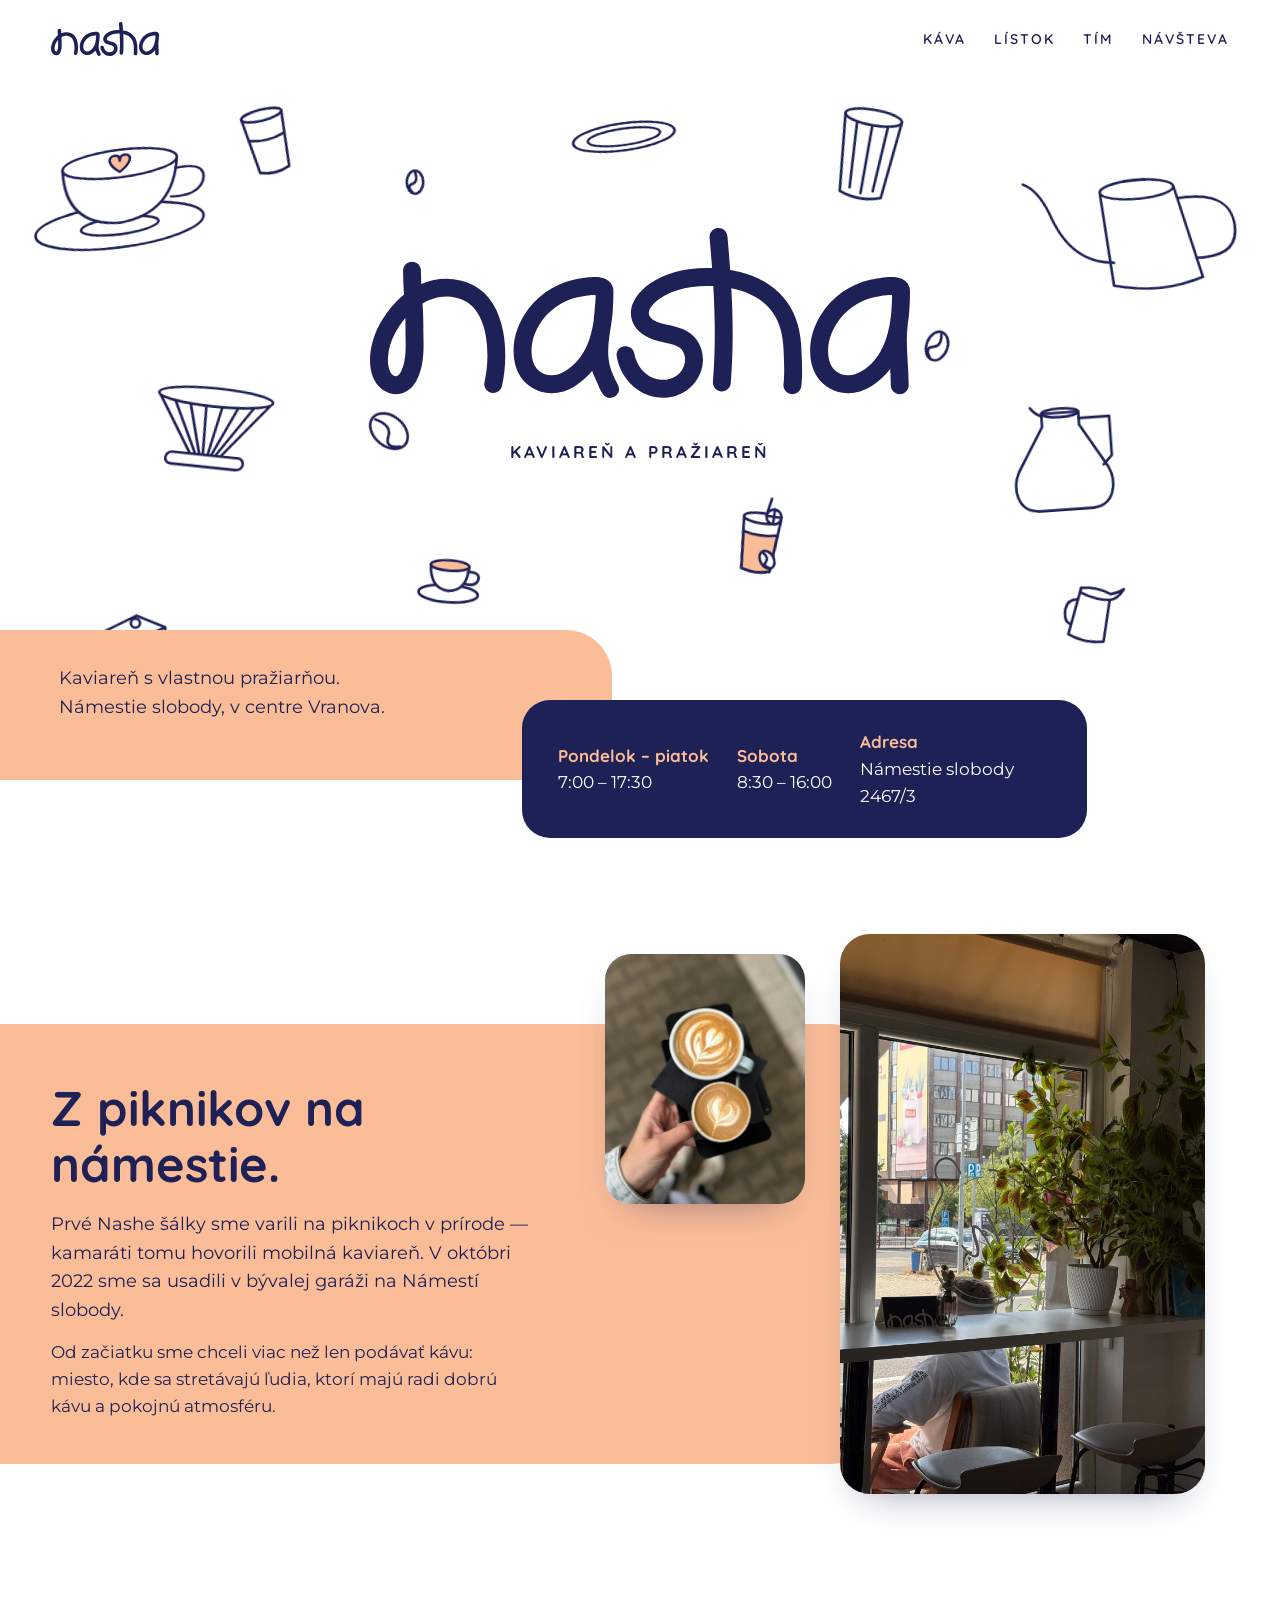
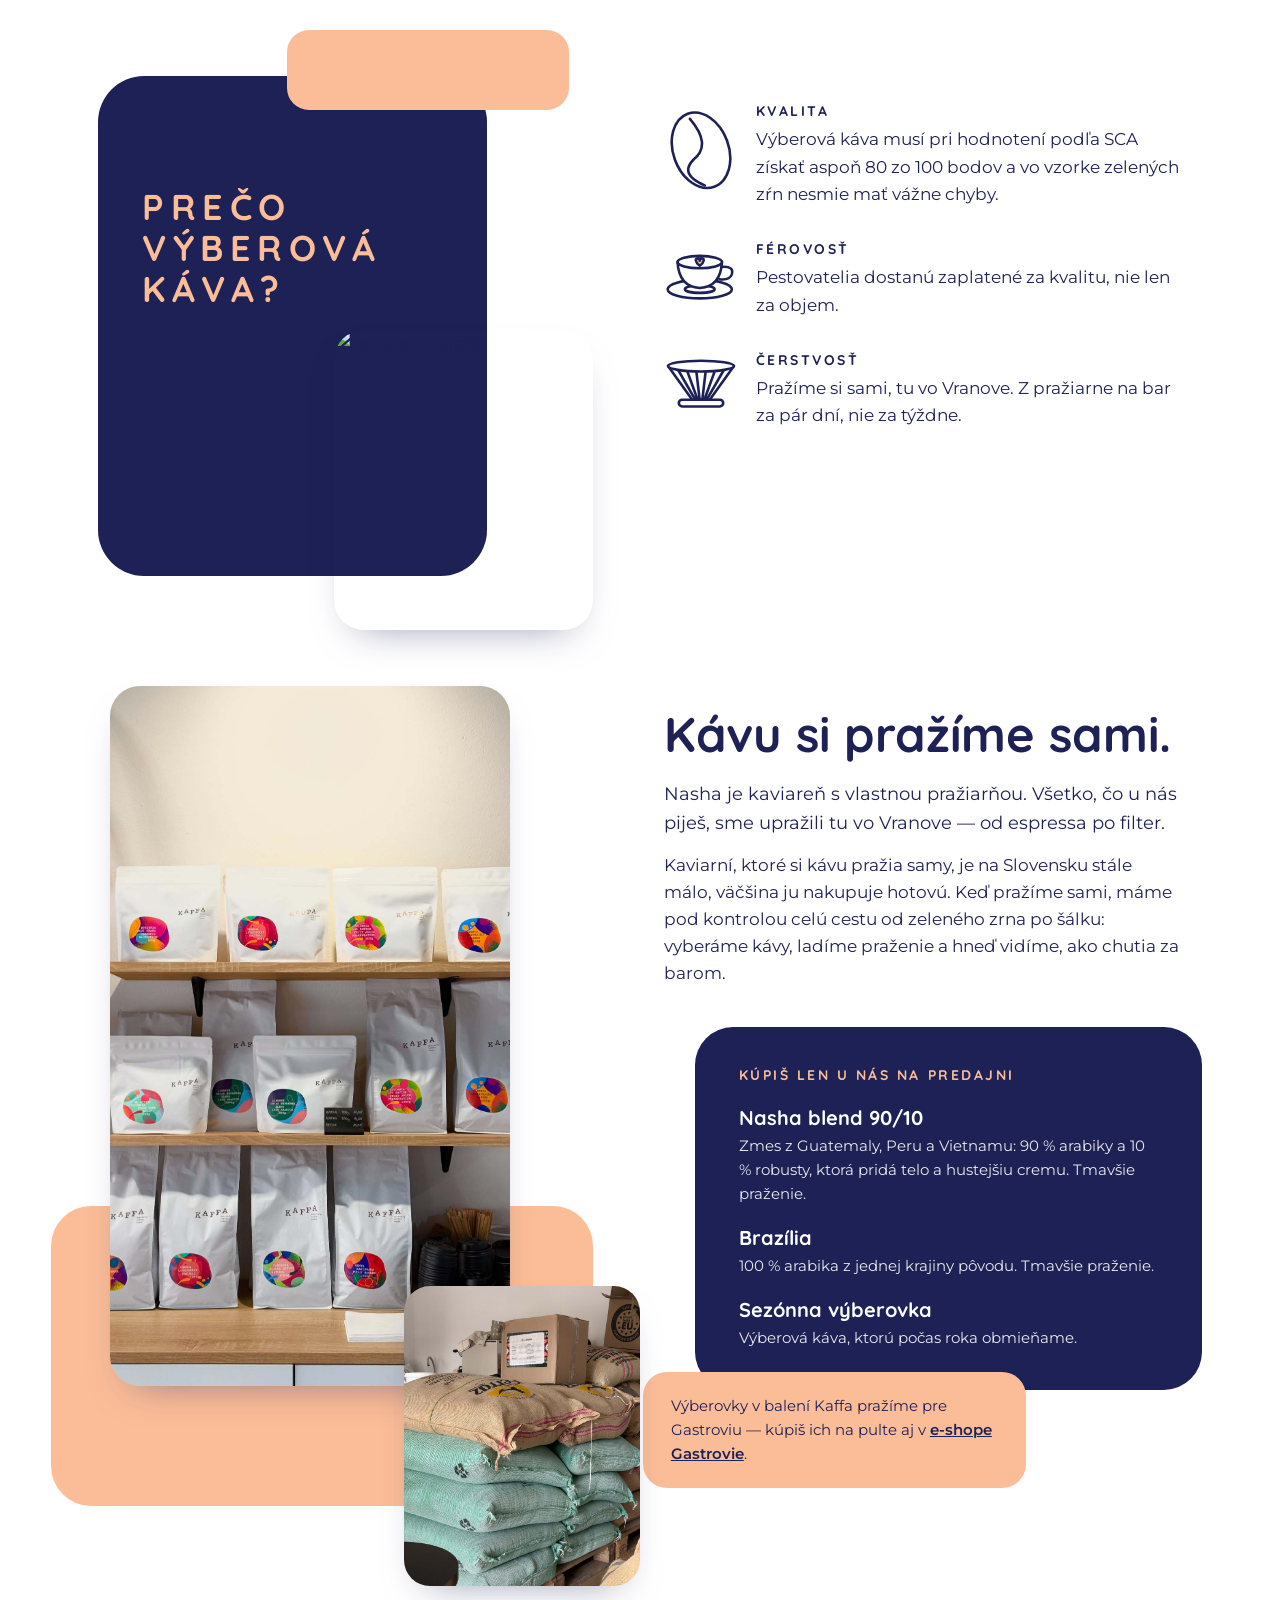
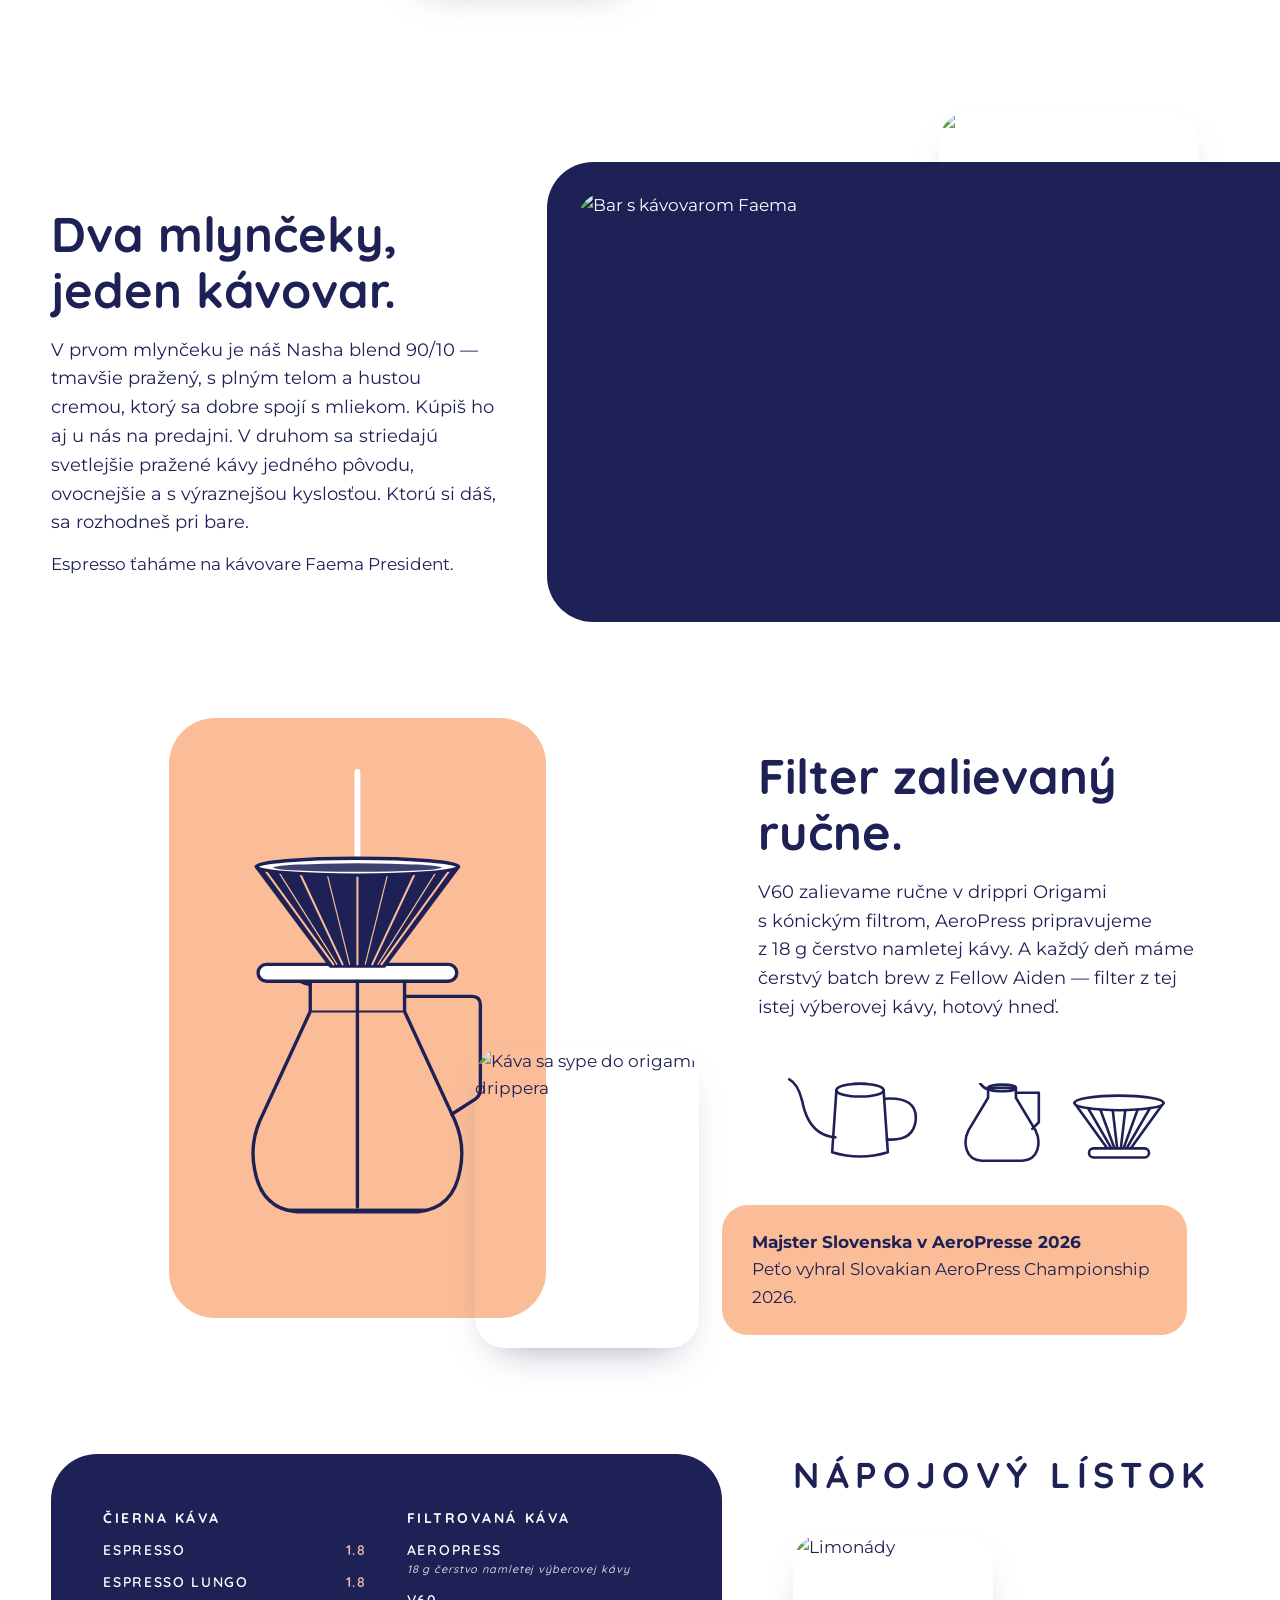
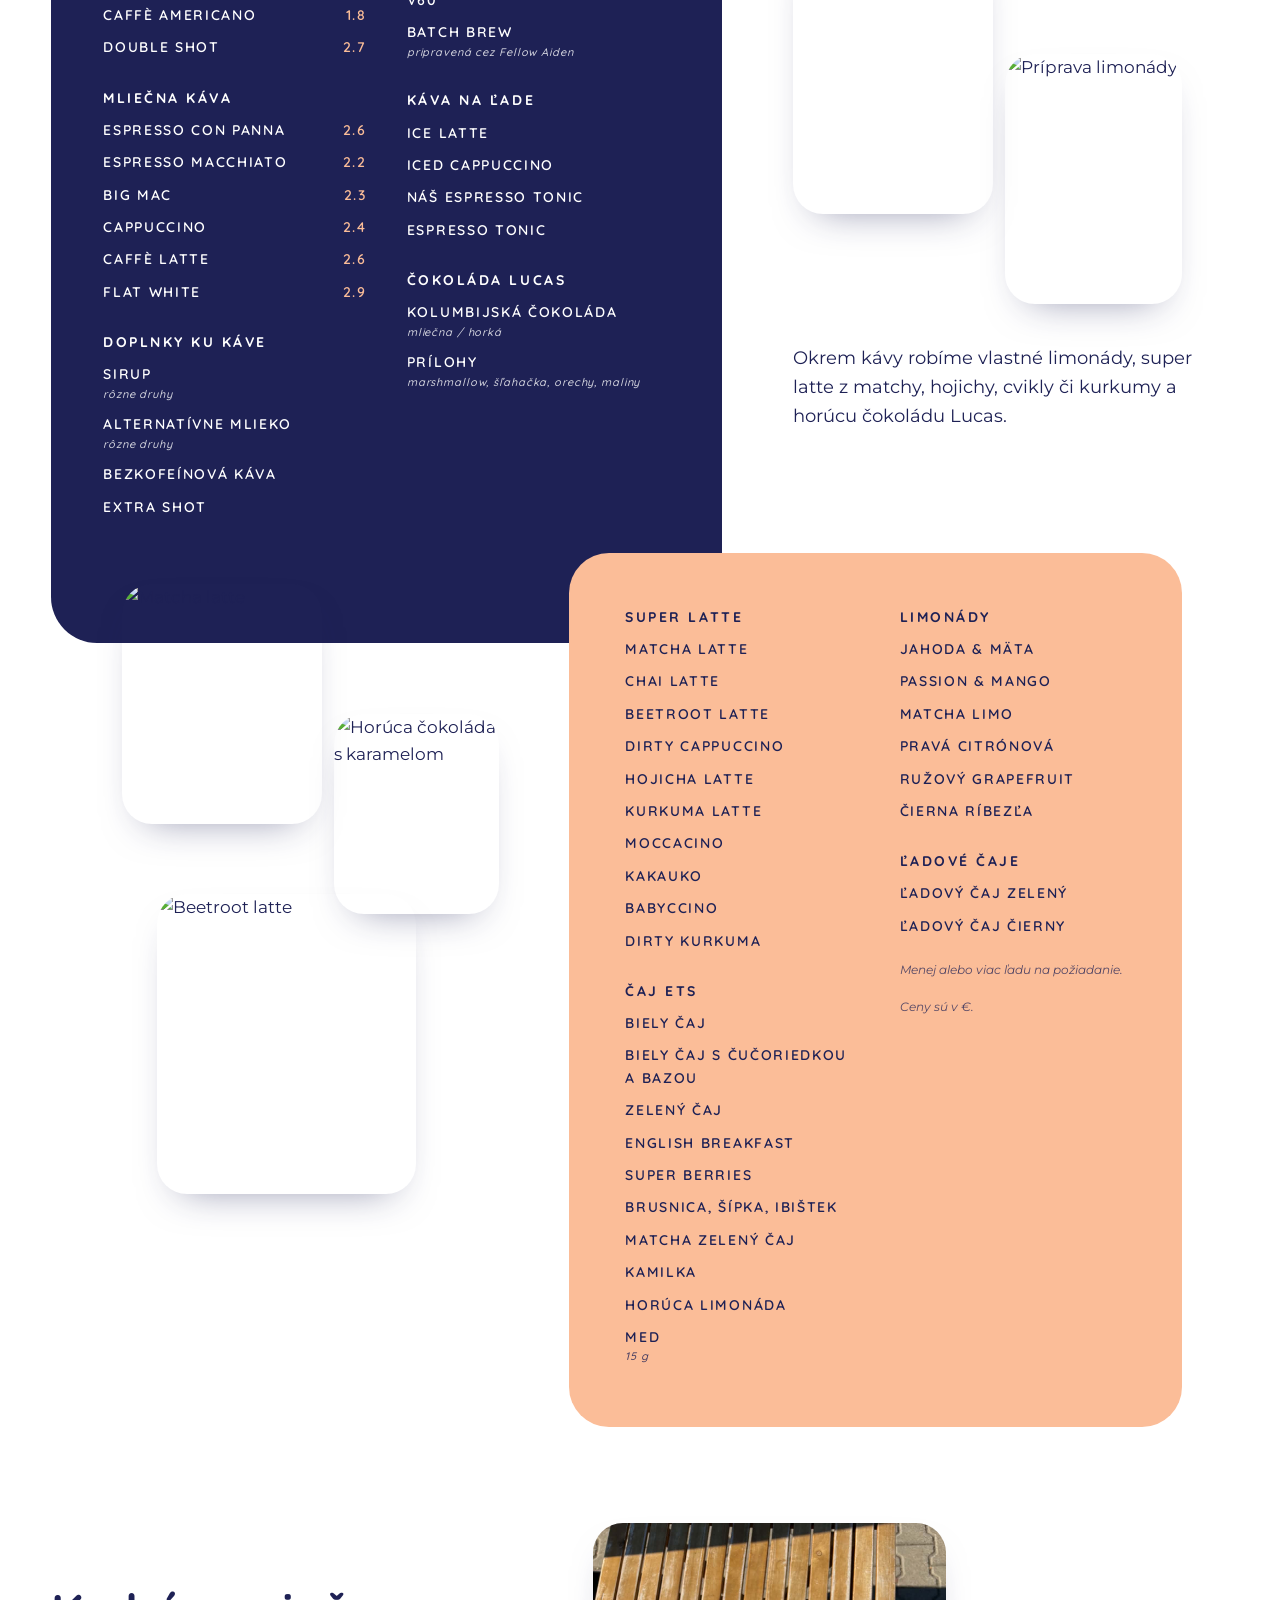
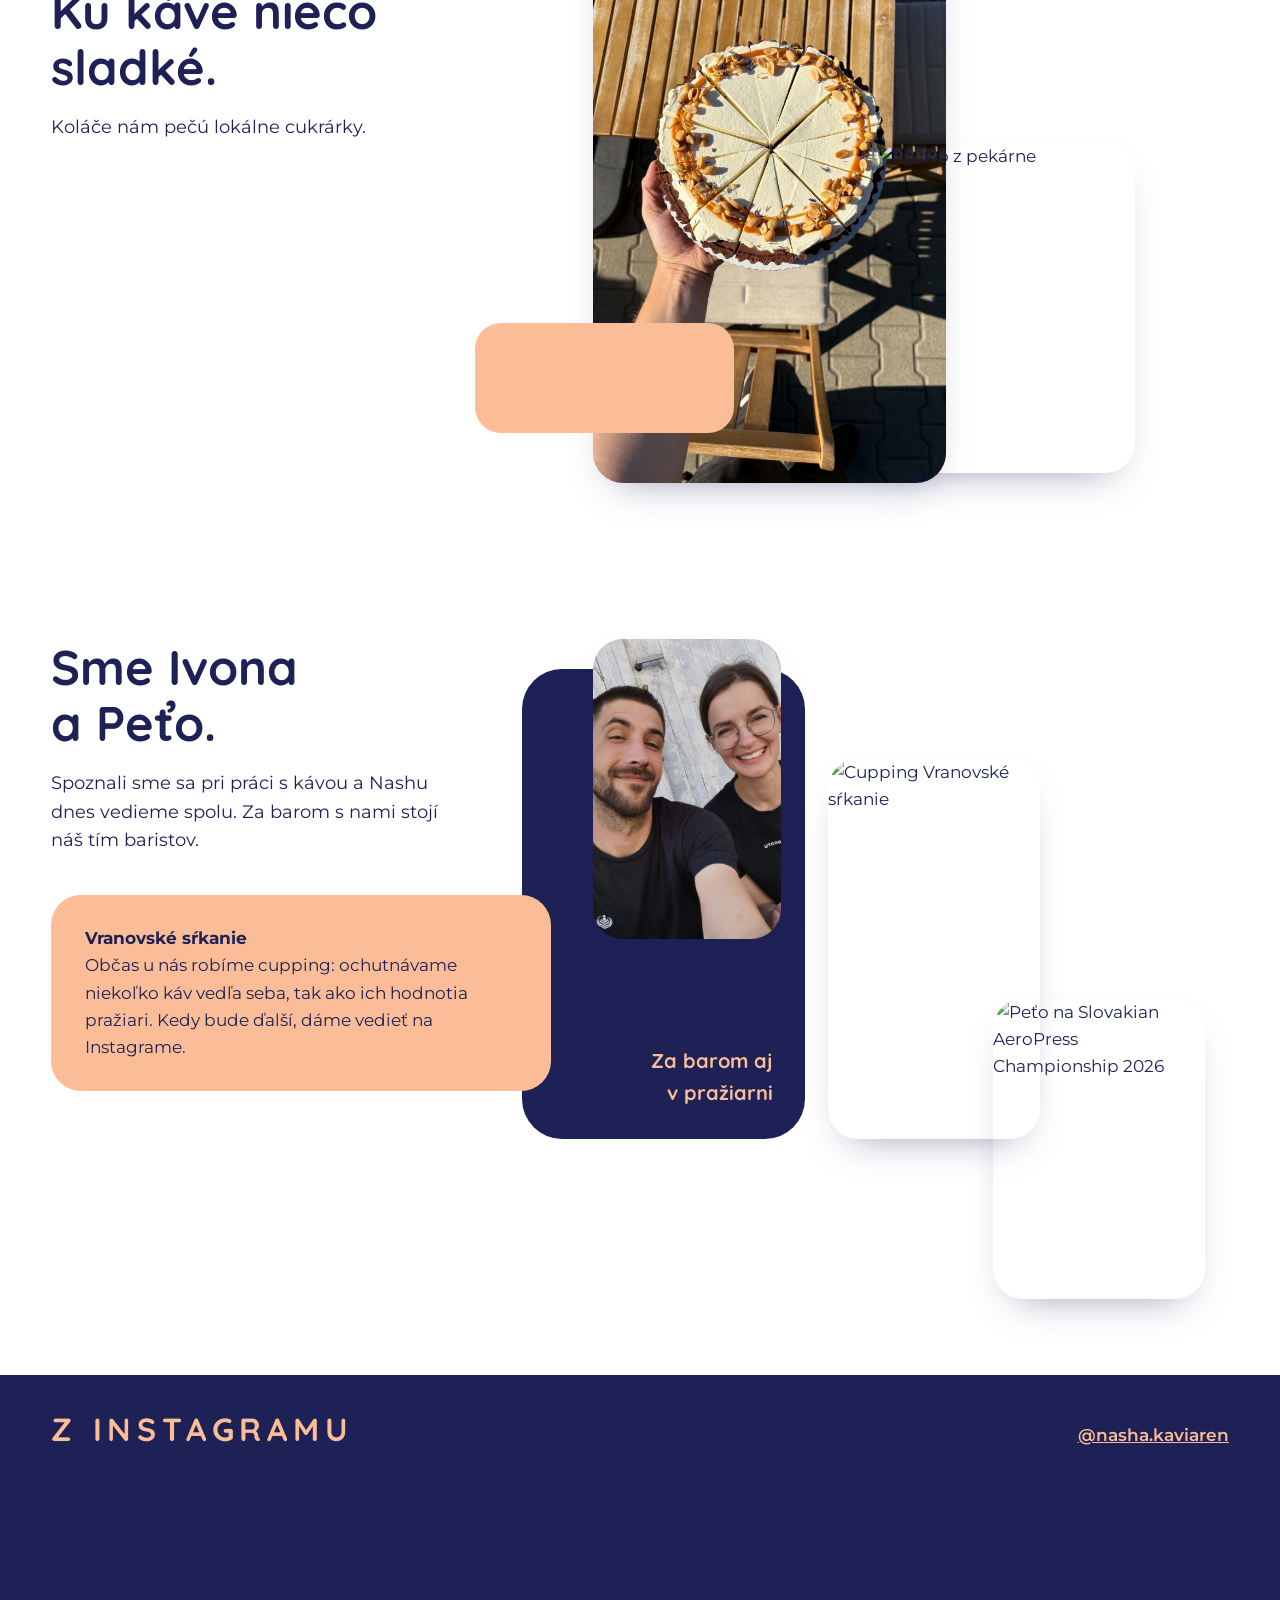
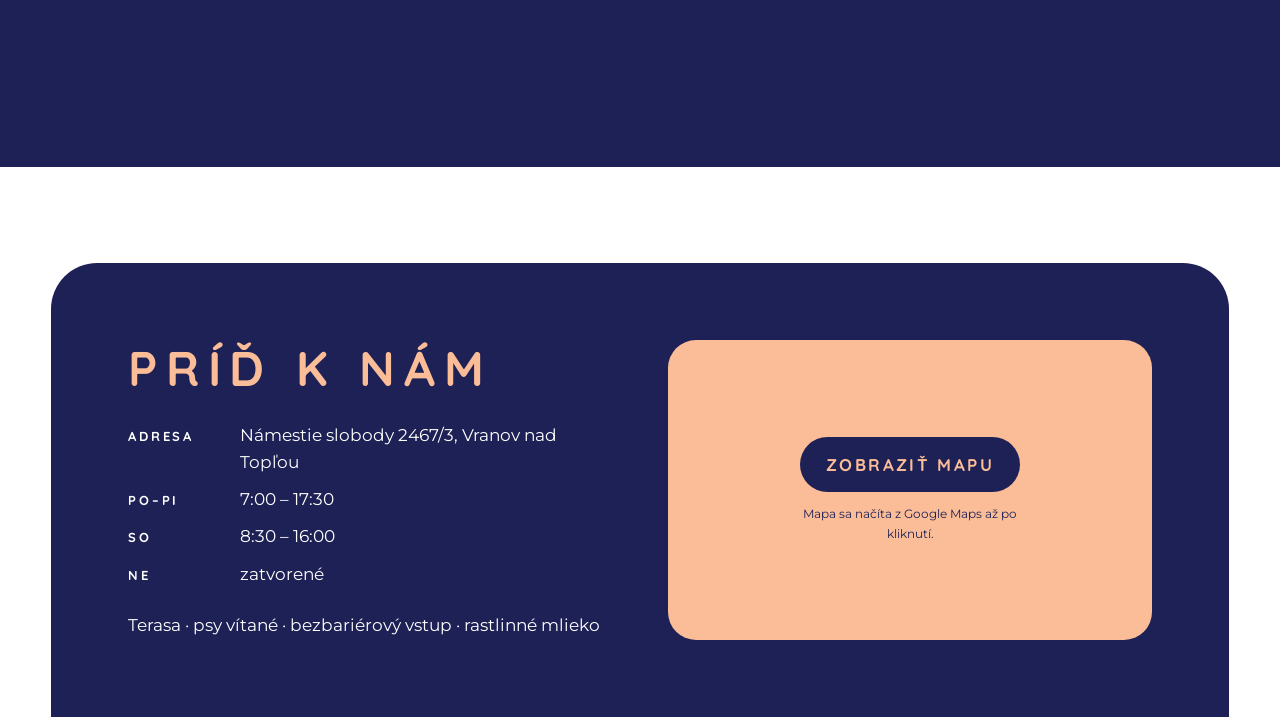
==== docs/mockups/e-final.html @ be06b6c1 "Add Nasha presentation site, image pipeline and checks" ====
<!doctype html>
<html lang="sk">
<head>
<meta charset="utf-8">
<meta name="viewport" content="width=device-width, initial-scale=1">
<title>Nasha — návrh E: Final</title>
<link rel="stylesheet" href="shared.css">
<style>
  /* Direction E (final candidate). Base = D: every section composed differently,
     rectangles overlap in parts and never meet corner to corner. Mixed in:
     B's menu-style line art (hero depth field), C's edge-to-edge bands (espresso
     section, Instagram strip), A's closing block. Photos may stand on, lean out
     of or cross the edge of a rectangle. Negative space is used actively: text
     sits in the gaps the shapes leave, not in leftover white. */
  :root { --r-xl: 46px; --ig: '../../assets/instagram/'; }
  body { overflow-x: hidden; }
  .stage { position: relative; }
  /* in-flow column: the section grows with it; shapes and photos stay absolute */
  .flow { position: relative; z-index: 2; }
  .abs { position: absolute; }
  .pe { background: var(--peach); }
  .nv { background: var(--navy); color: var(--white); }
  section { margin-block: 96px; }
  h2 { font-size: clamp(30px, 3.8vw, 52px); }
  h3.t, .t { font-family: var(--display); font-weight: 700; text-transform: uppercase;
    letter-spacing: 0.18em; font-size: 14px; }
  .ph { overflow: hidden; border-radius: 30px; box-shadow: 0 18px 40px -24px rgba(30,33,85,.55); }
  .ph img { width: 100%; height: 100%; object-fit: cover; }
  .lead { font-size: 18px; max-width: 46ch; }
  p + p { margin-top: 14px; }
  .draft { font-size: 12px; font-style: italic; opacity: .6; margin-top: 10px; }

  /* 1 hero: depth field of line art around a still logo */
  .hero { height: 760px; margin-top: 0; perspective: 900px; }
  .hero [data-art] { position: absolute; color: var(--navy); will-change: transform; }
  .hero [data-art] svg { width: 100%; height: auto; display: block; overflow: visible; }
  .hero .logo { position: absolute; left: 50%; top: 150px; transform: translateX(-50%);
    width: min(540px, 70vw); z-index: 3; }
  .hero .tag { position: absolute; left: 50%; top: 360px; transform: translateX(-50%);
    text-align: center; z-index: 3; white-space: nowrap; }
  .hero .peb { left: calc((100% - 100vw) / 2); bottom: 58px; width: 52%; height: 150px;
    border-radius: 0 var(--r-xl) var(--r-xl) 0; z-index: 2;
    padding: 34px 0 0 calc((100vw - 100%) / 2 + 8px); }
  .hero .peb p { max-width: 30ch; font-size: 18px; }
  .hero .bar { left: 40%; bottom: 0; width: 48%; padding: 28px 36px; border-radius: 28px; z-index: 4;
    display: grid; grid-template-columns: repeat(3, auto); gap: 28px; }
  .hero .bar b { display: block; color: var(--peach); font-family: var(--display); }

  /* 2 story: peach strip from the left edge, window photo crossing its right end,
     a cup photo standing on its top edge */
  .story { min-height: 600px; padding-top: 90px; }
  .story .strip { margin-left: calc((100% - 100vw) / 2); width: calc(70% + (100vw - 100%) / 2); min-height: 440px; padding-bottom: 56px;
    border-radius: 0 var(--r-xl) var(--r-xl) 0; padding: 56px 0 0 calc((100vw - 100%) / 2); }
  .story .strip .txt { width: 58%; }
  .story .win { right: 2%; top: 0; width: 31%; height: 560px; z-index: 2; }
  .story .cup { left: 47%; top: 20px; width: 17%; height: 250px; z-index: 2; border-radius: 26px; }
  .story .cap { left: 47%; top: 300px; width: 19%; font-size: 15px; z-index: 2; }

  /* 3 why: navy tall block, peach tag on its top edge, latte-art photo leaning out */
  .why { min-height: 560px; padding-top: 70px; }
  .why .tall { left: 4%; top: 46px; width: 33%; height: 500px; border-radius: var(--r-xl); padding: 110px 44px 0; }
  .why .tall h2 { color: var(--peach); font-size: clamp(26px, 2.8vw, 38px); }
  .why .tagr { left: 20%; top: 0; width: 24%; height: 80px; border-radius: 22px; z-index: 2; }
  .why .latte { left: 24%; top: 300px; width: 22%; height: 300px; z-index: 3; }
  .why ul { margin-left: 52%; width: 44%; list-style: none; display: grid; gap: 30px; }
  .why li { display: grid; grid-template-columns: 74px 1fr; gap: 18px; align-items: center; }
  .why li [data-art] { width: 74px; color: var(--navy); }
  .why li b { display: block; margin-bottom: 4px; }

  /* 4 roasted in Vranov: shelf photo standing on a peach block, sacks photo behind */
  .roast { min-height: 980px; padding-top: 20px; }
  .roast .base { left: 0; top: 520px; width: 46%; height: 300px; border-radius: 40px; }
  .roast .shelf { left: 5%; top: 0; width: 34%; height: 700px; z-index: 2; }
  .roast .sacks { left: 30%; top: 600px; width: 20%; height: 300px; z-index: 3; border-radius: 26px; }
  .roast .txt { margin-left: 52%; width: 44%; }
  .roast .only { margin: 40px -4% 0 6%; border-radius: 38px; padding: 40px 44px; }
  .roast .only h3 { color: var(--peach); margin-bottom: 18px; }
  .roast .only dl { display: grid; gap: 16px; }
  .roast .only dt { font-family: var(--display); font-weight: 700; font-size: 20px; }
  .roast .only dd { opacity: .9; font-size: 15px; }
  .roast .shop { margin: -18px 30% 0 -4%; border-radius: 24px; padding: 22px 28px; font-size: 15px; position: relative; }
  .roast .shop a { font-weight: 600; }

  /* 5 espresso: C-style band from the right edge, text in the gap on the left */
  .esp { display: grid; grid-template-columns: 38% 1fr; align-items: center; gap: 48px; }
  .esp .band { margin-right: calc((100% - 100vw) / 2); height: 460px; border-radius: var(--r-xl) 0 0 var(--r-xl);
    position: relative; padding: 30px calc((100vw - 100%) / 2 + 30px) 30px 30px; display: grid; grid-template-columns: 1.3fr 1fr; gap: 24px; }
  .esp .band .ph { height: 100%; box-shadow: none; }
  .esp .band .ph.lift { margin-top: -80px; height: calc(100% + 40px); box-shadow: 0 18px 40px -24px rgba(30,33,85,.55); }

  /* 6 filter: animation panel, origami photo crossing its right edge */
  .filter { min-height: 640px; padding-top: 30px; }
  .filter .panel { left: 10%; top: 0; width: 32%; height: 600px; border-radius: var(--r-xl); padding: 20px 20px 70px; }
  .filter .origami { left: 36%; top: 330px; width: 19%; height: 300px; z-index: 2; }
  .filter .txt { margin-left: 60%; width: 38%; }
  .filter .cups2 { margin: 36px 0 0 6%; display: flex; gap: 22px; align-items: end; }
  .filter .cups2 [data-art] { color: var(--navy); }
  .filter .champ { margin: 32px 4% 0 -8%; border-radius: 26px; padding: 24px 30px; }

  /* 7 menu: navy block, peach block dropped and overlapping, photos standing on edges */
  .menu { min-height: 1200px; }
  .menu .title { left: 63%; top: 0; white-space: nowrap; font-size: clamp(26px, 2.8vw, 40px); }
  .menu .one { width: 57%; border-radius: var(--r-xl); padding: 56px 52px 120px; }
  .menu .two { margin: -90px 0 0 44%; width: 52%; border-radius: 40px; padding: 56px 48px 56px 56px; }
  .menu .cols { display: grid; grid-template-columns: 1fr 1fr; gap: 8px 40px; }
  .menu h3 { margin: 26px 0 8px; }
  .menu .cols > div > h3:first-child { margin-top: 0; }
  .menu .one .menu-list span { color: var(--peach); }
  .menu .note2 { font-size: 12px; font-style: italic; opacity: .75; margin-top: 18px; }
  .menu .lemo { left: 63%; top: 80px; width: 17%; height: 280px; z-index: 3; }
  .menu .lemo2 { left: 81%; top: 200px; width: 15%; height: 250px; z-index: 3; }
  .menu .side { left: 63%; top: 490px; width: 34%; }
  .menu .matcha { left: 6%; top: 730px; width: 17%; height: 240px; z-index: 3; }
  .menu .choc { left: 24%; top: 860px; width: 14%; height: 200px; z-index: 3; }
  .menu .beet { left: 9%; top: 1040px; width: 22%; height: 300px; z-index: 3; }

  /* 8 cakes */
  .cakes { min-height: 620px; padding-top: 60px; }
  .cakes .big { left: 46%; top: 0; width: 30%; height: 560px; }
  .cakes .small { left: 70%; top: 220px; width: 22%; height: 330px; z-index: 2; }
  .cakes .pe { left: 36%; top: 400px; width: 22%; height: 110px; border-radius: 26px; z-index: 3; }
  .cakes .txt { width: 40%; }

  /* 9 team */
  .team { min-height: 640px; }
  .team .txt { width: 36%; }
  .team .n1 { left: 40%; top: 30px; width: 24%; height: 470px; border-radius: 40px; padding: 30px 32px; display: flex; align-items: flex-end; justify-content: flex-end; text-align: right; }
  .team .who { max-width: 12ch; }
  .team .p1 { left: 46%; top: 0; width: 16%; height: 300px; z-index: 2; }
  .team .p2 { left: 66%; top: 120px; width: 18%; height: 380px; z-index: 2; }
  .team .p3 { left: 80%; top: 360px; width: 18%; height: 300px; z-index: 3; }
  .team .pe { margin-top: 40px; width: 118%; border-radius: 30px; padding: 30px 34px; z-index: 3; }
  .team .who { color: var(--peach); font-family: var(--display); font-weight: 700; font-size: 20px; }

  /* 10 Instagram strip: C-style band, edge to edge */
  .igs { padding: 36px 0; border-radius: 0; overflow: hidden; }
  .igs .row { display: flex; gap: 16px; width: max-content; animation: drift 60s linear infinite; }
  .igs .row img { height: 260px; width: auto; border-radius: 22px; }
  .igs .head { display: flex; justify-content: space-between; align-items: baseline; width: min(var(--max), 100% - 2 * var(--gutter)); margin: 0 auto 22px; }
  .igs .head a { color: var(--peach); font-weight: 600; }
  @keyframes drift { to { transform: translateX(-50%); } }

  /* 11 visit: closing block from A */
  .visit .block { border-radius: var(--r-xl) var(--r-xl) 0 0; padding: clamp(40px, 6vw, 88px);
    display: grid; grid-template-columns: 1fr 1fr; gap: 56px; }
  .visit h2 { color: var(--peach); }
  .visit dl { display: grid; grid-template-columns: 92px 1fr; gap: 10px 20px; margin-top: 26px; align-items: baseline; }
  .visit .map { position: relative; overflow: hidden; }
  .visit .map iframe { position: absolute; inset: 0; width: 100%; height: 100%; border: 0; }
  .visit .map button { font: inherit; font-family: var(--display); font-weight: 700; letter-spacing: .14em; text-transform: uppercase;
    background: var(--navy); color: var(--peach); border: 0; border-radius: 999px; padding: 14px 26px; cursor: pointer; }
  .visit .map small { display: block; margin: 12px auto 0; font-size: 12px; max-width: 30ch; }
  .visit .map { border-radius: 28px; min-height: 300px; display: grid; place-items: center; color: var(--navy); }

  @media (prefers-reduced-motion: reduce) { .igs .row { animation: none; } }

  /* mobile: stack, keep small overlaps so the shapes still interlock */
  @media (max-width: 900px) {
    section { margin-block: 64px; }
    .stage { min-height: 0 !important; padding-top: 0 !important; }
    .stage .flow { margin-left: 0 !important; margin-right: 0 !important; width: auto !important; }
    .story .strip.flow { margin-left: calc(-1 * var(--gutter)) !important; margin-right: 8% !important; }
    .menu .two.flow { margin: -28px 0 0 6% !important; }
    .roast .only, .roast .shop, .filter .champ, .team .pe { margin-left: 0 !important; margin-right: 0 !important; width: auto !important; }
    .stage { height: auto !important; display: flex; flex-direction: column; }
    .stage > .abs { position: relative; left: auto !important; top: auto !important; right: auto !important;
      bottom: auto !important; width: auto !important; }
    .stage.hero { display: block; height: 720px !important; perspective: none; }
    .hero .m-hide { display: none; }
    .hero [data-art] { transform: none !important; scale: .5; transform-origin: top left; }
    .hero .logo { top: 170px; width: 82vw; } .hero .tag { top: 290px; white-space: normal; width: 90%; }
    .stage.hero > .abs.peb { position: absolute !important; left: calc(-1 * var(--gutter)) !important; bottom: 190px !important;
      width: 86% !important; height: auto; padding: 24px 24px 40px calc(var(--gutter) + 4px); }
    .stage.hero > .abs.bar { position: absolute !important; left: 8% !important; bottom: 0 !important; width: 92% !important;
      grid-template-columns: 1fr 1fr; padding: 20px; gap: 16px; }
    .hero [data-art][data-art="cake"] { top: 380px !important; }
    .hero [data-art][data-art="pitcher"] { top: 360px !important; left: 82% !important; }
    .story .strip { height: auto; padding: 40px 24px; margin-left: calc(-1 * var(--gutter)); margin-right: 8%; }
    .story .strip .txt { width: auto; }
    .story .win { height: 360px; margin: -36px 0 0 30%; order: 2; }
    .story .cup { height: 220px; margin: -120px 50% 0 0; order: 3; }
    .story .cap { order: 4; margin-top: 16px; }
    .why .tagr { height: 50px; margin: 0 30% -24px 40%; }
    .why .tall { height: auto; padding: 48px 28px 140px; margin-right: 18%; }
    .why .latte { height: 240px; margin: -120px 0 0 48%; }
    .why ul { position: static; margin-top: 32px; }
    .roast .shelf { height: 440px; margin-right: 14%; order: -1; }
    .roast .base { height: 120px; margin: -80px 0 0 20%; }
    .roast .sacks { height: 200px; margin: -100px 46% 0 0; }
    .roast .txt { margin-top: 32px; order: 5; }
    .roast .only { margin: 28px 0 0 6%; padding: 30px 26px; order: 6; }
    .roast .shop { margin: -18px 10% 0 0; order: 7; }
    .esp { grid-template-columns: 1fr; }
    .esp .band { height: 300px; margin-left: 10%; }
    .esp .band .ph.lift { margin-top: -40px; }
    .filter .panel { height: 460px; margin-right: 14%; }
    .filter .origami { height: 240px; margin: -140px 0 0 52%; }
    .filter .txt { margin-top: 28px; } .filter .champ { margin-top: 24px; }
    .menu .title { margin-bottom: 20px; }
    .menu .cols { grid-template-columns: 1fr; }
    .menu .one { padding: 36px 26px; margin-right: 4%; }
    .menu .two { padding: 36px 26px; margin: -28px 0 0 6%; }
    .menu .lemo { height: 220px; margin: -60px 0 0 52%; order: 5; }
    .menu .matcha, .menu .choc, .menu .beet, .menu .lemo2 { display: none; }
    .menu .side { margin-top: 20px; order: 6; }
    .cakes .big { height: 420px; margin-right: 22%; order: 1; }
    .cakes .small { height: 240px; margin: -160px 0 0 50%; order: 2; }
    .cakes .pe { margin: -30px 20% 0 4%; order: 3; }
    .cakes .txt { order: 0; margin-bottom: 24px; }
    .team .n1 { height: 280px; margin-right: 30%; }
    .team .p1 { display: none; }
    .team .p2 { height: 280px; margin: -120px 0 0 44%; }
    .team .p3 { height: 220px; margin: -60px 50% 0 0; }
    .team .pe { margin: 24px 0 0; }
    .igs .row img { height: 180px; }
    .visit .block { grid-template-columns: 1fr; }
  }
</style>
</head>
<body>
<header class="wrap bar">
  <img src="../../assets/brand/nasha-logo-blue.svg" alt="nasha">
  <nav><a href="#kava">Káva</a><a href="#listok">Lístok</a><a href="#tim">Tím</a><a href="#navsteva">Návšteva</a></nav>
</header>

<main class="wrap">
  <!-- 1 hero -->
  <section class="stage hero" data-field>
    <span data-art="latte"    data-depth="1.3" data-rot="-8"  data-tilt="14" style="left:-2%;top:40px;width:190px"></span>
    <span data-art="tumbler"  data-depth="0.5" data-rot="-14" style="left:16%;top:30px;width:56px"></span>
    <span data-art="bean"     data-depth="0.3" data-rot="20"  style="left:30%;top:90px;width:22px"></span>
    <span class="m-hide" data-art="dripper"  data-depth="0.8" data-rot="6"   data-tilt="10" style="left:8%;top:300px;width:130px"></span>
    <span class="m-hide" data-art="bean"     data-depth="1.1" data-rot="-30" style="left:27%;top:330px;width:40px"></span>
    <span class="m-hide" data-art="espresso" data-depth="0.4" data-rot="4"   style="left:31%;top:470px;width:70px"></span>
    <span data-art="fluted"   data-depth="1.0" data-rot="10"  style="left:66%;top:30px;width:78px"></span>
    <span data-art="kettle"   data-depth="1.4" data-rot="-6"  data-tilt="12" style="right:-3%;top:60px;width:240px"></span>
    <span class="m-hide" data-art="bean"     data-depth="0.6" data-rot="40"  style="left:74%;top:250px;width:28px"></span>
    <span class="m-hide" data-art="server"   data-depth="0.7" data-rot="-4"  style="right:9%;top:330px;width:120px"></span>
    <span class="m-hide" data-art="lemonade" data-depth="0.35" data-rot="8"  style="left:58%;top:420px;width:52px"></span>
    <span class="m-hide" data-art="plate"    data-depth="0.9" data-rot="-10" data-tilt="20" style="left:44%;top:40px;width:110px"></span>
    <span data-art="pitcher"  data-depth="0.45" data-rot="12" style="left:86%;top:500px;width:60px"></span>
    <span data-art="cake"     data-depth="0.55" data-rot="-6" style="left:2%;top:520px;width:100px"></span>
    <span class="m-hide" data-art="bean"     data-depth="0.25" data-rot="-10" style="left:60%;top:470px;width:18px"></span>

    <img class="logo" src="../../assets/brand/nasha-logo-blue.svg" alt="nasha">
    <p class="tag caps">Kaviareň a pražiareň</p>
    <div class="abs peb pe"><p>Kaviareň s&nbsp;vlastnou pražiarňou. Námestie slobody, v&nbsp;centre Vranova.</p></div>
    <div class="abs bar nv">
      <div><b>Pondelok – piatok</b>7:00 – 17:30</div>
      <div><b>Sobota</b>8:30 – 16:00</div>
      <div><b>Adresa</b>Námestie slobody 2467/3</div>
    </div>
  </section>

  <!-- 2 story -->
  <section class="stage story">
    <div class="flow strip pe"><div class="txt">
      <h2>Z&nbsp;piknikov na námestie.</h2>
      <p class="lead" style="margin-top:18px">Prvé Nashe šálky sme varili na piknikoch v prírode — kamaráti tomu hovorili mobilná kaviareň. V októbri 2022 sme sa usadili v bývalej garáži na Námestí slobody.</p>
      <p>Od začiatku sme chceli viac než len podávať kávu: miesto, kde sa stretávajú ľudia, ktorí majú radi dobrú kávu a pokojnú atmosféru.</p>
    </div></div>
    <div class="abs ph cup"><img src="../../assets/photos/latte-dvojica.jpg" alt="Dve kávy s latte artom"></div>
    <div class="abs ph win"><img src="../../assets/brand/illustration/d1831ee7-0aa1-44e9-9e05-5295d7d721f6.jfif" alt="Okno kaviarne s rastlinami"></div>
  </section>

  <!-- 3 why -->
  <section class="stage why">
    <div class="abs tagr pe" aria-hidden="true"></div>
    <div class="abs tall nv"><h2 class="caps">Prečo výberová káva?</h2></div>
    <div class="abs ph latte"><img src="../../assets/instagram/03-DObAWNIjJ2h.jpg" alt="Latte art tulipán"></div>
    <ul class="flow">
      <li><span data-art="bean"></span><div><b class="t">Kvalita</b>Výberová káva musí pri hodnotení podľa SCA získať aspoň 80 zo 100 bodov a vo vzorke zelených zŕn nesmie mať vážne chyby.</div></li>
      <li><span data-art="latte"></span><div><b class="t">Férovosť</b>Pestovatelia dostanú zaplatené za kvalitu, nie len za objem.</div></li>
      <li><span data-art="dripper"></span><div><b class="t">Čerstvosť</b>Pražíme si sami, tu vo Vranove. Z pražiarne na bar za pár dní, nie za týždne.</div></li>
    </ul>
  </section>

  <!-- 4 roasted in Vranov -->
  <section class="stage roast" id="kava">
    <div class="abs base pe" aria-hidden="true"></div>
    <div class="abs ph shelf"><img src="../../assets/brand/illustration/ad9c4c7d-6df8-4285-acfc-68d000f8d489.jfif" alt="Police s kávou Kaffa v kaviarni"></div>
    <div class="abs ph sacks"><img src="../../assets/brand/illustration/c0ce1a3e-902f-414f-8a56-771a142967e6.jfif" alt="Vrecia zelenej kávy"></div>
    <div class="flow txt">
      <h2>Kávu si pražíme sami.</h2>
      <p class="lead" style="margin-top:18px">Nasha je kaviareň s&nbsp;vlastnou pražiarňou. Všetko, čo u nás piješ, sme upražili tu vo Vranove — od espressa po filter.</p>
      <p>Kaviarní, ktoré si kávu pražia samy, je na Slovensku stále málo, väčšina ju nakupuje hotovú. Keď pražíme sami, máme pod kontrolou celú cestu od zeleného zrna po šálku: vyberáme kávy, ladíme praženie a hneď vidíme, ako chutia za barom.</p>
    <div class="only nv">
      <h3 class="t">Kúpiš len u nás na predajni</h3>
      <dl>
        <div><dt>Nasha blend 90/10</dt><dd>Zmes z Guatemaly, Peru a Vietnamu: 90 % arabiky a 10 % robusty, ktorá pridá telo a hustejšiu cremu. Tmavšie praženie.</dd></div>
        <div><dt>Brazília</dt><dd>100 % arabika z jednej krajiny pôvodu. Tmavšie praženie.</dd></div>
        <div><dt>Sezónna výberovka</dt><dd>Výberová káva, ktorú počas roka obmieňame.</dd></div>
      </dl>
    </div>
    <div class="shop pe">Výberovky v balení Kaffa pražíme pre Gastroviu — kúpiš ich na pulte aj v <a href="https://gastrovia.store/kategoria/kava/kaffa/">e-shope Gastrovie</a>.</div>
    </div>
  </section>

  <!-- 5 espresso, C-style band -->
  <section class="esp">
    <div>
      <h2>Dva mlynčeky, jeden kávovar.</h2>
      <p class="lead" style="margin-top:18px">V prvom mlynčeku je náš Nasha blend 90/10 — tmavšie pražený, s plným telom a hustou cremou, ktorý sa dobre spojí s mliekom. Kúpiš ho aj u nás na predajni. V druhom sa striedajú svetlejšie pražené kávy jedného pôvodu, ovocnejšie a s výraznejšou kyslosťou. Ktorú si dáš, sa rozhodneš pri bare.</p>
      <p>Espresso ťaháme na kávovare Faema President.</p>
    </div>
    <div class="band nv">
      <div class="ph"><img src="../../assets/instagram/04-DMAacgosCMS.jpg" alt="Bar s kávovarom Faema" style="object-position:30% 30%"></div>
      <div class="ph lift"><img src="../../assets/instagram/20-CoJ7cQTIo_a.jpg" alt="Kávovar Faema President zblízka"></div>
    </div>
  </section>

  <!-- 6 filter -->
  <section class="stage filter">
    <div class="abs panel decanter" data-logo="../../assets/brand/nasha-logo.svg"></div>
    <div class="abs ph origami"><img src="../../assets/instagram/31-Ci9RJTyNF1w.jpg" alt="Káva sa sype do origami drippera"></div>
    <div class="flow txt">
      <h2>Filter zalievaný ručne.</h2>
      <p class="lead" style="margin-top:18px">V60 zalievame ručne v&nbsp;drippri Origami s&nbsp;kónickým filtrom, AeroPress pripravujeme z&nbsp;18&nbsp;g čerstvo namletej kávy. A každý deň máme čerstvý batch brew z&nbsp;Fellow Aiden — filter z&nbsp;tej istej výberovej kávy, hotový hneď.</p>
    <div class="cups2" aria-hidden="true"><span data-art="kettle" style="width:150px"></span><span data-art="server" style="width:90px"></span><span data-art="dripper" style="width:100px"></span></div>
    <div class="champ pe">
      <b>Majster Slovenska v AeroPresse 2026</b>
      <p>Peťo vyhral Slovakian AeroPress Championship 2026.</p>
    </div>
    </div>
  </section>

  <!-- 7 menu -->
  <section class="stage menu" id="listok">
    <h2 class="caps abs title">Nápojový lístok</h2>
    <div class="abs ph lemo"><img src="../../assets/instagram/11-CwRpuGDIQ1b.jpg" alt="Limonády"></div>
    <div class="abs ph lemo2"><img src="../../assets/instagram/12-CwM7_6jocLg.jpg" alt="Príprava limonády"></div>
    <p class="abs side lead">Okrem kávy robíme vlastné limonády, super latte z matchy, hojichy, cvikly či kurkumy a horúcu čokoládu Lucas.</p>
    <div class="flow one nv"><div class="cols">
      <div>
        <h3 class="t">Čierna káva</h3><ul class="menu-list">
          <li>Espresso<span>1.8</span></li><li>Espresso lungo<span>1.8</span></li>
          <li>Caffè americano<span>1.8</span></li><li>Double shot<span>2.7</span></li></ul>
        <h3 class="t">Mliečna káva</h3><ul class="menu-list">
          <li>Espresso con panna<span>2.6</span></li><li>Espresso macchiato<span>2.2</span></li>
          <li>Big mac<span>2.3</span></li><li>Cappuccino<span>2.4</span></li>
          <li>Caffè latte<span>2.6</span></li><li>Flat white<span>2.9</span></li></ul>
        <h3 class="t">Doplnky ku káve</h3><ul class="menu-list">
          <li><div>Sirup<small>rôzne druhy</small></div></li>
          <li><div>Alternatívne mlieko<small>rôzne druhy</small></div></li>
          <li>Bezkofeínová káva</li><li>Extra shot</li></ul>
      </div>
      <div>
        <h3 class="t">Filtrovaná káva</h3><ul class="menu-list">
          <li><div>AeroPress<small>18 g čerstvo namletej výberovej kávy</small></div></li>
          <li>V60</li>
          <li><div>Batch brew<small>pripravená cez Fellow Aiden</small></div></li></ul>
        <h3 class="t">Káva na ľade</h3><ul class="menu-list">
          <li>Ice latte</li><li>Iced cappuccino</li>
          <li>Náš espresso tonic</li><li>Espresso tonic</li></ul>
        <h3 class="t">Čokoláda Lucas</h3><ul class="menu-list">
          <li><div>Kolumbijská čokoláda<small>mliečna / horká</small></div></li>
          <li><div>Prílohy<small>marshmallow, šľahačka, orechy, maliny</small></div></li></ul>
      </div>
    </div></div>
    <div class="flow two pe"><div class="cols">
      <div>
        <h3 class="t">Super latte</h3><ul class="menu-list">
          <li>Matcha latte</li><li>Chai latte</li>
          <li>Beetroot latte</li><li>Dirty cappuccino</li>
          <li>Hojicha latte</li><li>Kurkuma latte</li>
          <li>Moccacino</li><li>Kakauko</li>
          <li>Babyccino</li><li>Dirty kurkuma</li></ul>
        <h3 class="t">Čaj ETS</h3><ul class="menu-list">
          <li>Biely čaj</li><li>Biely čaj s čučoriedkou a bazou</li>
          <li>Zelený čaj</li><li>English breakfast</li>
          <li>Super berries</li><li>Brusnica, šípka, ibištek</li>
          <li>Matcha zelený čaj</li><li>Kamilka</li>
          <li>Horúca limonáda</li><li><div>Med<small>15 g</small></div></li></ul>
      </div>
      <div>
        <h3 class="t">Limonády</h3><ul class="menu-list">
          <li>Jahoda &amp; mäta</li><li>Passion &amp; mango</li>
          <li>Matcha limo</li><li>Pravá citrónová</li>
          <li>Ružový grapefruit</li><li>Čierna ríbezľa</li></ul>
        <h3 class="t">Ľadové čaje</h3><ul class="menu-list">
          <li>Ľadový čaj zelený</li><li>Ľadový čaj čierny</li></ul>
        <p class="note2">Menej alebo viac ľadu na požiadanie.</p>
        <p class="note2">Ceny sú v €.</p>
      </div>
    </div></div>
    <div class="abs ph matcha"><img src="../../assets/instagram/30-Cjzd2LPI5je.jpg" alt="Matcha latte"></div>
    <div class="abs ph beet"><img src="../../assets/instagram/29-Cj5XUPSopsS.jpg" alt="Beetroot latte"></div>
    <div class="abs ph choc"><img src="../../assets/instagram/02-DPZRYrwDC6p.jpg" alt="Horúca čokoláda s karamelom"></div>
  </section>

  <!-- 8 cakes -->
  <section class="stage cakes">
    <div class="flow txt">
      <h2>Ku káve niečo sladké.</h2>
      <p class="lead" style="margin-top:18px">Koláče nám pečú lokálne cukrárky.</p>
    </div>
    <div class="abs ph big"><img src="../../assets/brand/illustration/6f98a6dd-9f14-457d-aae3-8ce3701df8d5.jfif" alt="Koláč s karamelom a arašidmi"></div>
    <div class="abs ph small"><img src="../../assets/instagram/08-C4cg5y4oDBi.jpg" alt="Pečivo z pekárne"></div>
    <div class="abs pe" aria-hidden="true"></div>
  </section>

  <!-- 9 team -->
  <section class="stage team" id="tim">
    <div class="flow txt">
      <h2>Sme Ivona a&nbsp;Peťo.</h2>
      <p class="lead" style="margin-top:18px">Spoznali sme sa pri práci s kávou a Nashu dnes vedieme spolu. Za barom s nami stojí náš tím baristov.</p>
    <div class="pe">
      <b>Vranovské sŕkanie</b>
      <p>Občas u nás robíme cupping: ochutnávame niekoľko káv vedľa seba, tak ako ich hodnotia pražiari. Kedy bude ďalší, dáme vedieť na Instagrame.</p>
    </div>
    </div>
    <div class="abs n1 nv"><span class="who">Za barom aj v&nbsp;pražiarni</span></div>
    <div class="abs ph p1"><img src="../../assets/photos/ivona-peter.jpg" alt="Ivona a Peťo" style="object-position:40% 30%"></div>
    <div class="abs ph p2"><img src="../../assets/instagram/06-DFFQgU3oZpn.jpg" alt="Cupping Vranovské sŕkanie"></div>
    <div class="abs ph p3"><img src="../../assets/instagram/01-DeD6ZGAKQSu.jpg" alt="Peťo na Slovakian AeroPress Championship 2026" style="object-position:40% 35%"></div>
  </section>
</main>

<!-- 10 Instagram strip -->
<section class="igs nv">
  <div class="head"><h2 class="caps" style="color:var(--peach);font-size:clamp(22px,2.6vw,32px)">Z Instagramu</h2><a href="https://www.instagram.com/nasha.kaviaren/">@nasha.kaviaren</a></div>
  <div class="row">
    <img src="../../assets/instagram/14-CsV0dKPo4s7.jpg" alt=""><img src="../../assets/instagram/29-Cj5XUPSopsS.jpg" alt="">
    <img src="../../assets/instagram/12-CwM7_6jocLg.jpg" alt=""><img src="../../assets/instagram/21-Cnv_1sfoEQZ.jpg" alt="">
    <img src="../../assets/instagram/22-CmERMLZITEG.jpg" alt=""><img src="../../assets/instagram/25-CkXdfcwom6m.jpg" alt="">
    <img src="../../assets/instagram/28-Cj9_nogIMc9.jpg" alt=""><img src="../../assets/instagram/19-Cpeuk2IIiZJ.jpg" alt="">
    <img src="../../assets/instagram/09-C0I4hChIVsS.jpg" alt=""><img src="../../assets/instagram/15-Cq7eh5uImTf.jpg" alt="">
    <img src="../../assets/instagram/27-CkAimBwI3gK.jpg" alt=""><img src="../../assets/instagram/18-CqAyB5jowqE.jpg" alt="">
    <!-- second copy for a seamless loop -->
    <img src="../../assets/instagram/14-CsV0dKPo4s7.jpg" alt=""><img src="../../assets/instagram/29-Cj5XUPSopsS.jpg" alt="">
    <img src="../../assets/instagram/12-CwM7_6jocLg.jpg" alt=""><img src="../../assets/instagram/21-Cnv_1sfoEQZ.jpg" alt="">
    <img src="../../assets/instagram/22-CmERMLZITEG.jpg" alt=""><img src="../../assets/instagram/25-CkXdfcwom6m.jpg" alt="">
    <img src="../../assets/instagram/28-Cj9_nogIMc9.jpg" alt=""><img src="../../assets/instagram/19-Cpeuk2IIiZJ.jpg" alt="">
    <img src="../../assets/instagram/09-C0I4hChIVsS.jpg" alt=""><img src="../../assets/instagram/15-Cq7eh5uImTf.jpg" alt="">
    <img src="../../assets/instagram/27-CkAimBwI3gK.jpg" alt=""><img src="../../assets/instagram/18-CqAyB5jowqE.jpg" alt="">
  </div>
</section>

<!-- 11 visit (closing block from A) -->
<section class="visit" id="navsteva" style="margin-bottom:0">
  <div class="wrap block nv">
    <div>
      <h2 class="caps">Príď k nám</h2>
      <dl>
        <dt class="eyebrow">Adresa</dt><dd>Námestie slobody 2467/3, Vranov nad Topľou</dd>
        <dt class="eyebrow">Po–Pi</dt><dd>7:00 – 17:30</dd>
        <dt class="eyebrow">So</dt><dd>8:30 – 16:00</dd>
        <dt class="eyebrow">Ne</dt><dd>zatvorené</dd>
      </dl>
      <p style="margin-top:24px">Terasa · psy vítané · bezbariérový vstup · rastlinné mlieko</p>
    </div>
    <div class="map pe" id="map"><div style="text-align:center"><button type="button" onclick="loadMap()">Zobraziť mapu</button><small>Mapa sa načíta z Google Maps až po kliknutí.</small></div></div>
  </div>
</section>
<script>
// Google Maps is loaded only after a click, so no third-party cookies before consent.
function loadMap() {
  const q = encodeURIComponent('Nasha kaviareň, Námestie slobody 2467/3, Vranov nad Topľou');
  document.getElementById('map').innerHTML = '<iframe loading="lazy" title="Mapa: Nasha kaviareň" src="https://www.google.com/maps?q=' + q + '&output=embed"></iframe>';
}
</script>
<script src="lineart.js"></script>
<script src="decanter.js"></script>
</body>
</html>
---- docs/mockups/shared.css ----
/* Shared tokens for the design mockups. Only three colours: navy, peach, white. */
@import url('https://fonts.googleapis.com/css2?family=Quicksand:wght@500;600;700&family=Montserrat:wght@400;500;600&display=swap');

:root {
  --navy: #1e2155;
  --peach: #fbbd98;
  --white: #ffffff;
  --navy-70: rgba(30, 33, 85, 0.7);
  --r-lg: 40px;
  --r-md: 28px;
  --r-sm: 18px;
  --gutter: clamp(16px, 4vw, 56px);
  --max: 1280px;
  --display: 'Quicksand', 'Montserrat', sans-serif;
  --body: 'Montserrat', system-ui, sans-serif;
}

* { box-sizing: border-box; margin: 0; padding: 0; }
html { scroll-behavior: smooth; }
body {
  background: var(--white);
  color: var(--navy);
  font-family: var(--body);
  font-size: 17px;
  line-height: 1.6;
  -webkit-font-smoothing: antialiased;
}
img { display: block; max-width: 100%; }
a { color: inherit; }

/* wide-tracked caps, as on the printed menu */
.caps {
  font-family: var(--display);
  font-weight: 700;
  text-transform: uppercase;
  letter-spacing: 0.18em;
}
.eyebrow {
  font-family: var(--display);
  font-weight: 700;
  text-transform: uppercase;
  letter-spacing: 0.22em;
  font-size: 13px;
}
h1, h2, h3 { font-family: var(--display); font-weight: 700; line-height: 1.15; }

.wrap { width: min(var(--max), 100% - 2 * var(--gutter)); margin-inline: auto; }

.decanter { background: var(--peach); cursor: pointer; display: grid; place-items: center; }
.decanter svg { width: 100%; height: 100%; max-height: 100%; }

/* top bar shared by all directions */
.bar {
  display: flex; align-items: center; justify-content: space-between;
  padding-block: 22px;
}
.bar img { height: 34px; }
.bar nav { display: flex; gap: 28px; font-family: var(--display); font-weight: 600;
  font-size: 14px; letter-spacing: 0.14em; text-transform: uppercase; }
.bar nav a { text-decoration: none; }
@media (max-width: 760px) { .bar nav { display: none; } }

.note {
  font-size: 12px; opacity: 0.6; font-style: italic;
}

/* menu list, used in several directions */
.menu-list { list-style: none; }
.menu-list li {
  display: flex; justify-content: space-between; gap: 16px;
  font-family: var(--display); font-weight: 600; letter-spacing: 0.12em;
  text-transform: uppercase; font-size: 14px; padding-block: 5px;
}
.menu-list small { display: block; font-size: 11px; letter-spacing: 0.08em;
  text-transform: none; font-style: italic; font-weight: 500; opacity: 0.8; }
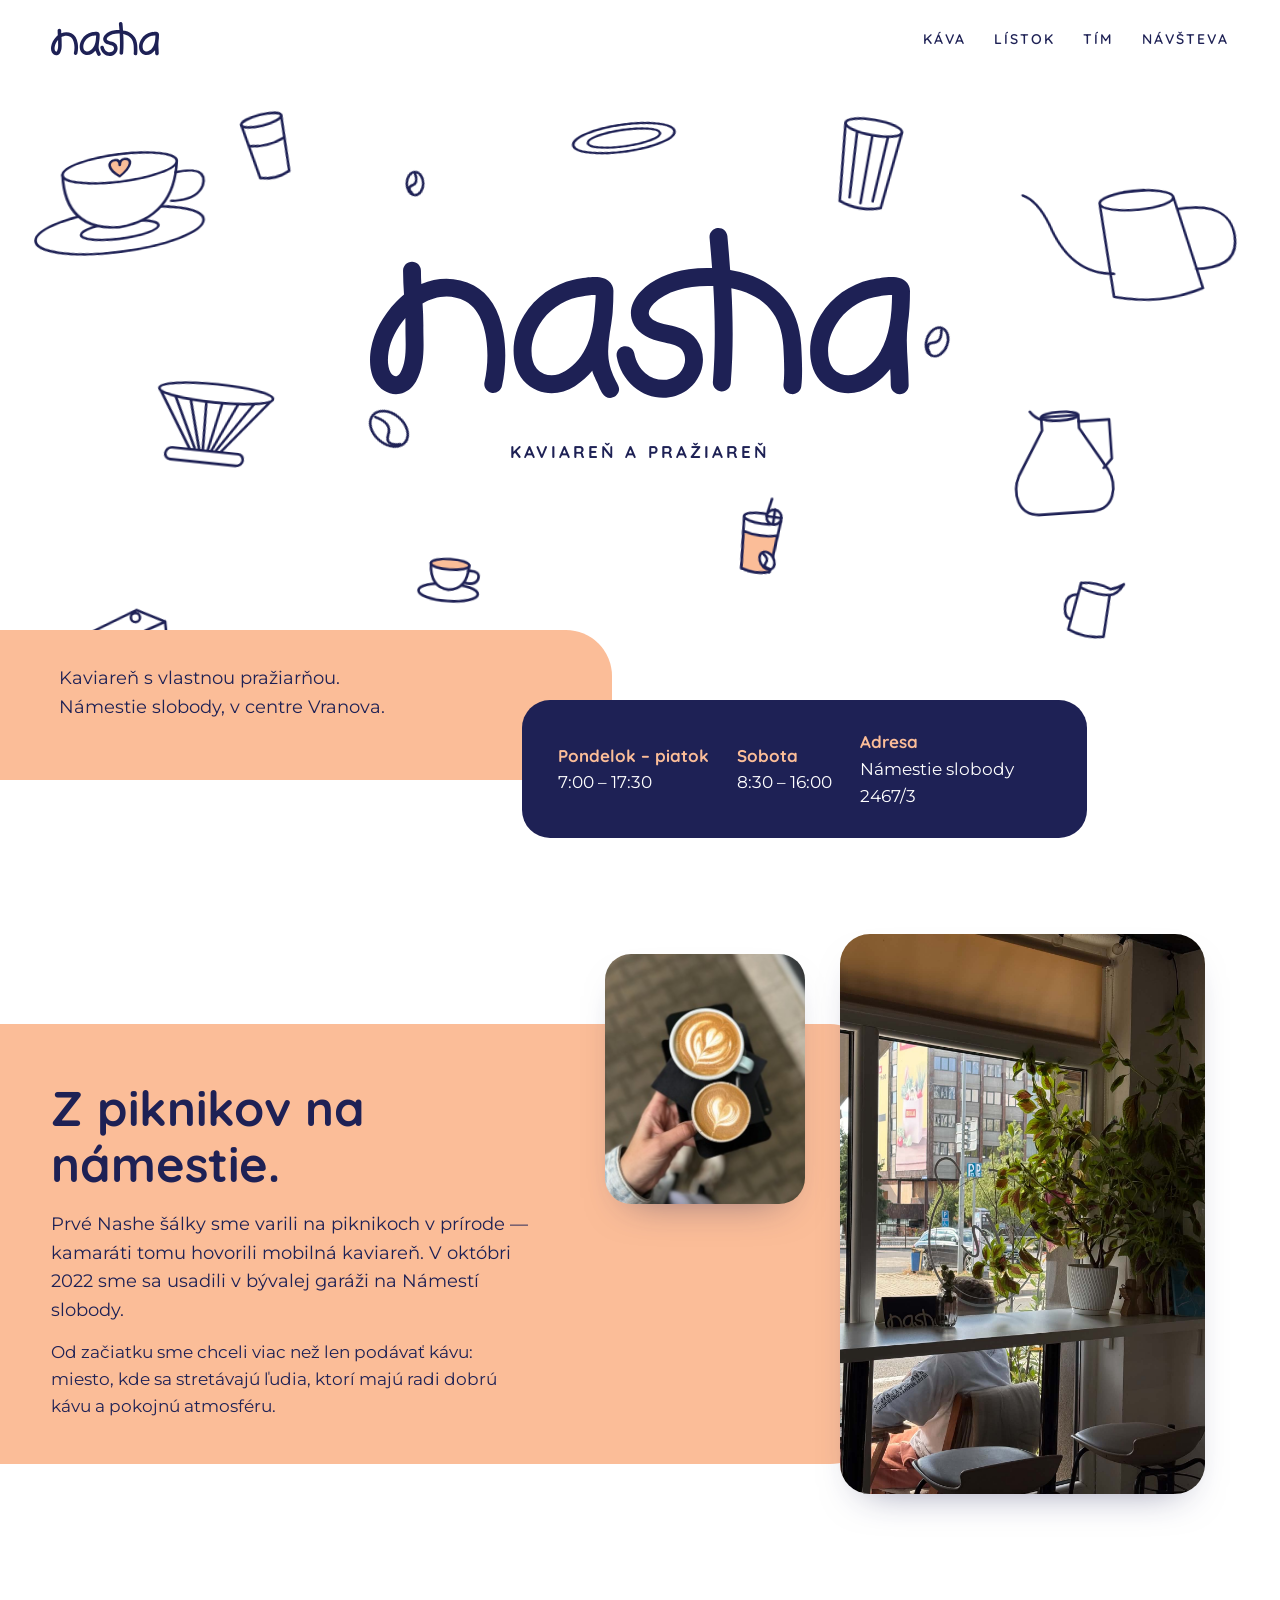
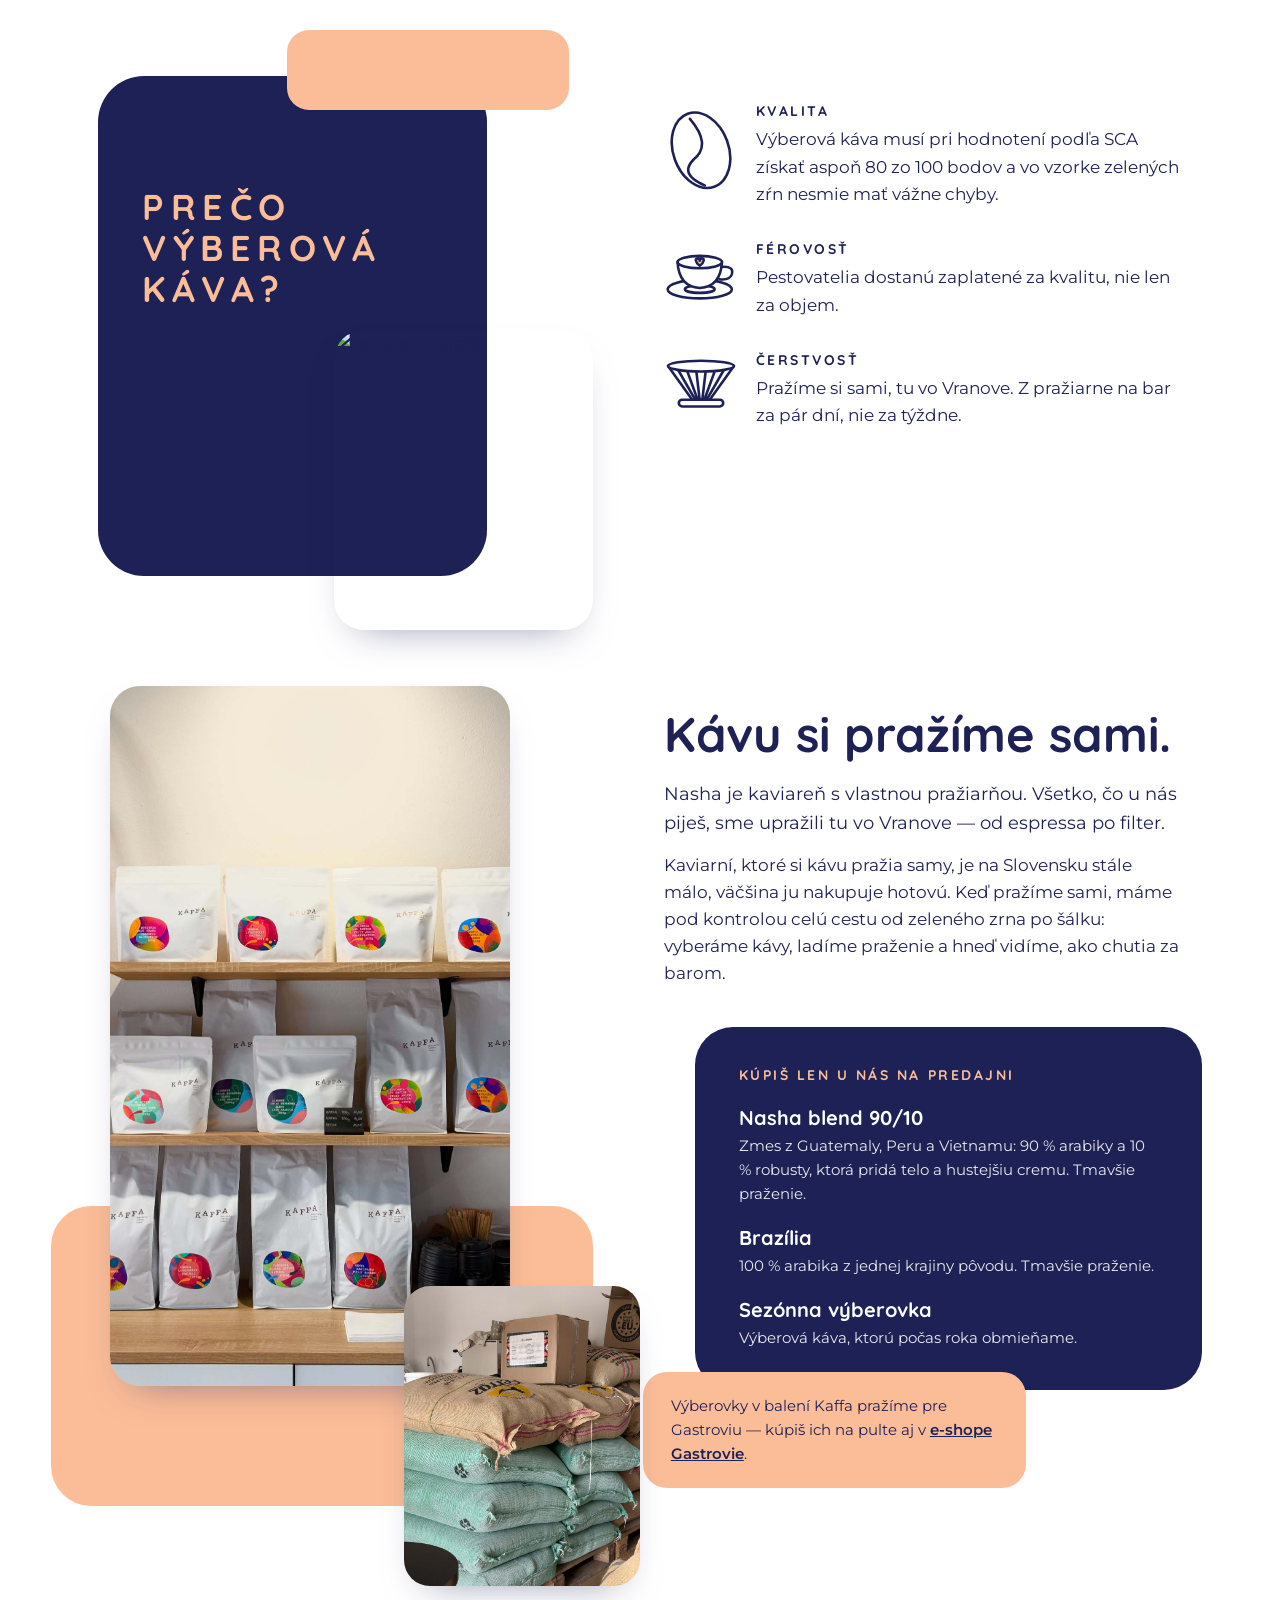
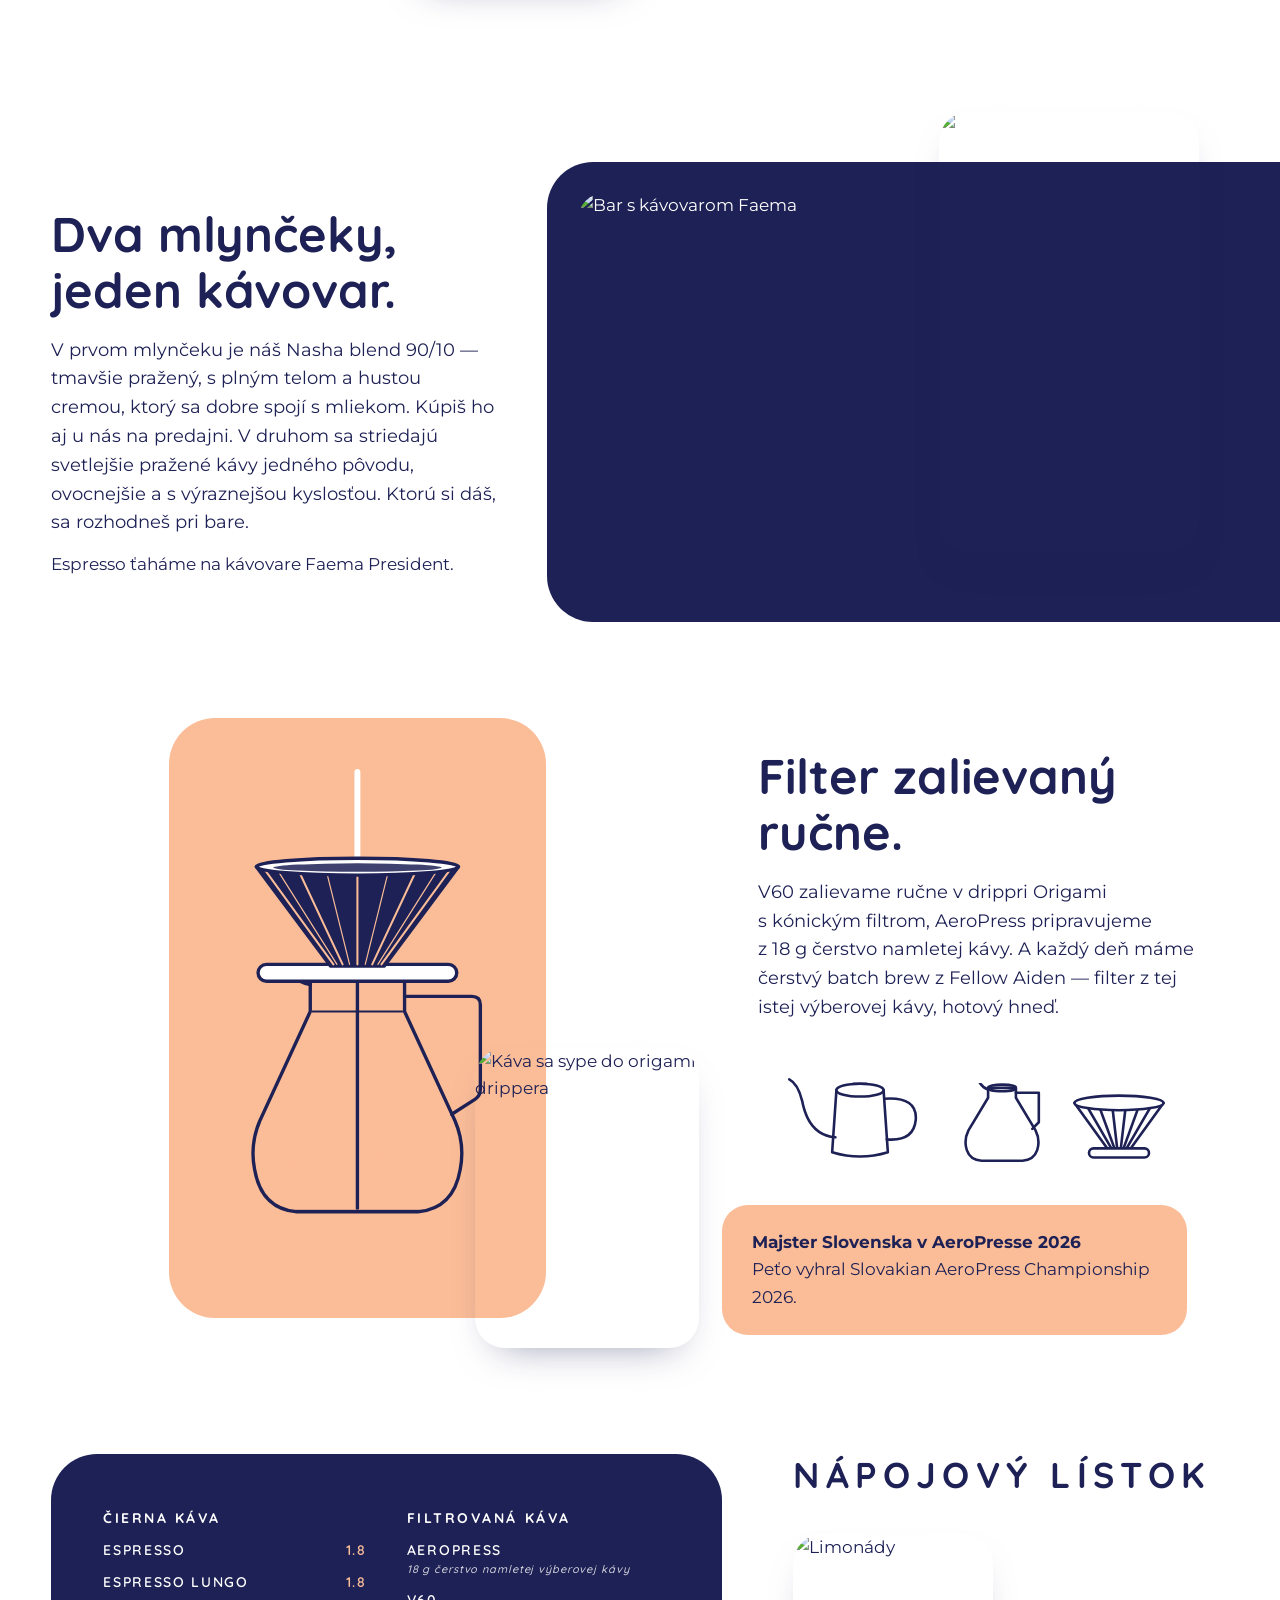
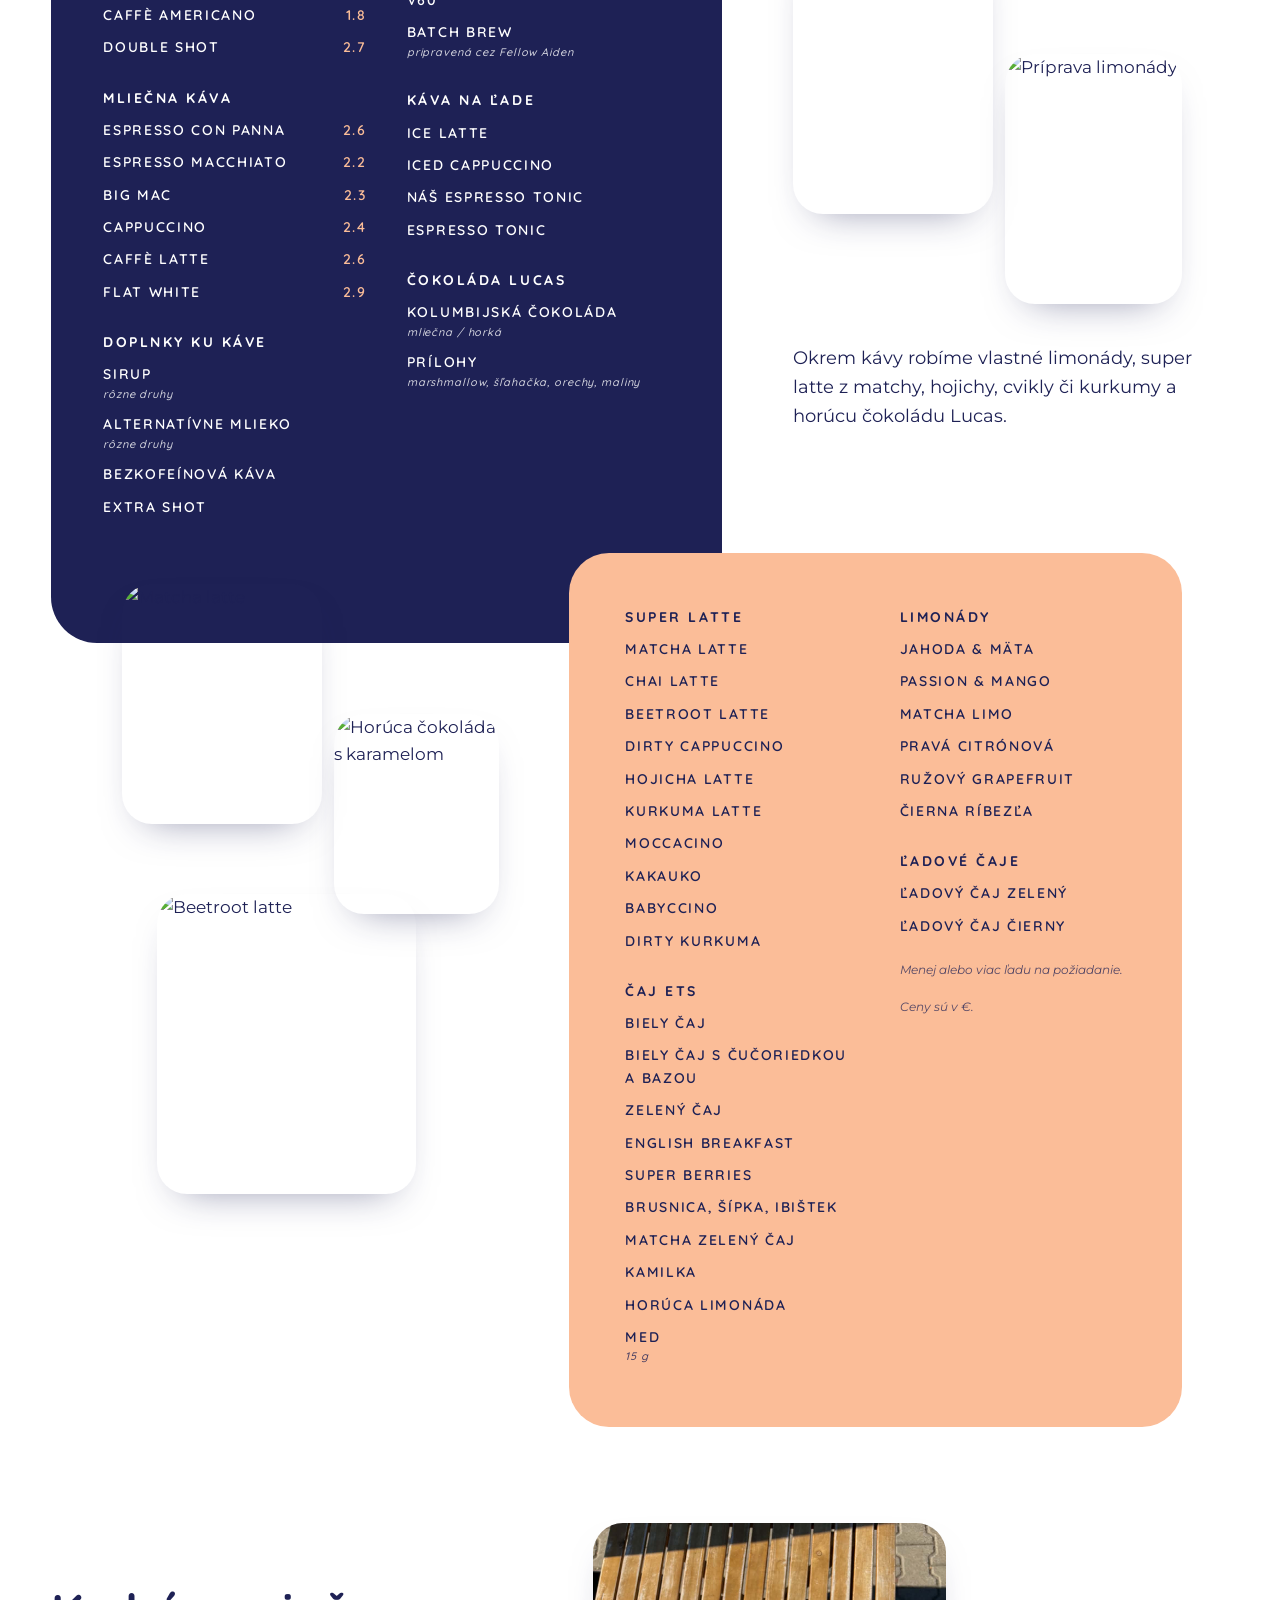
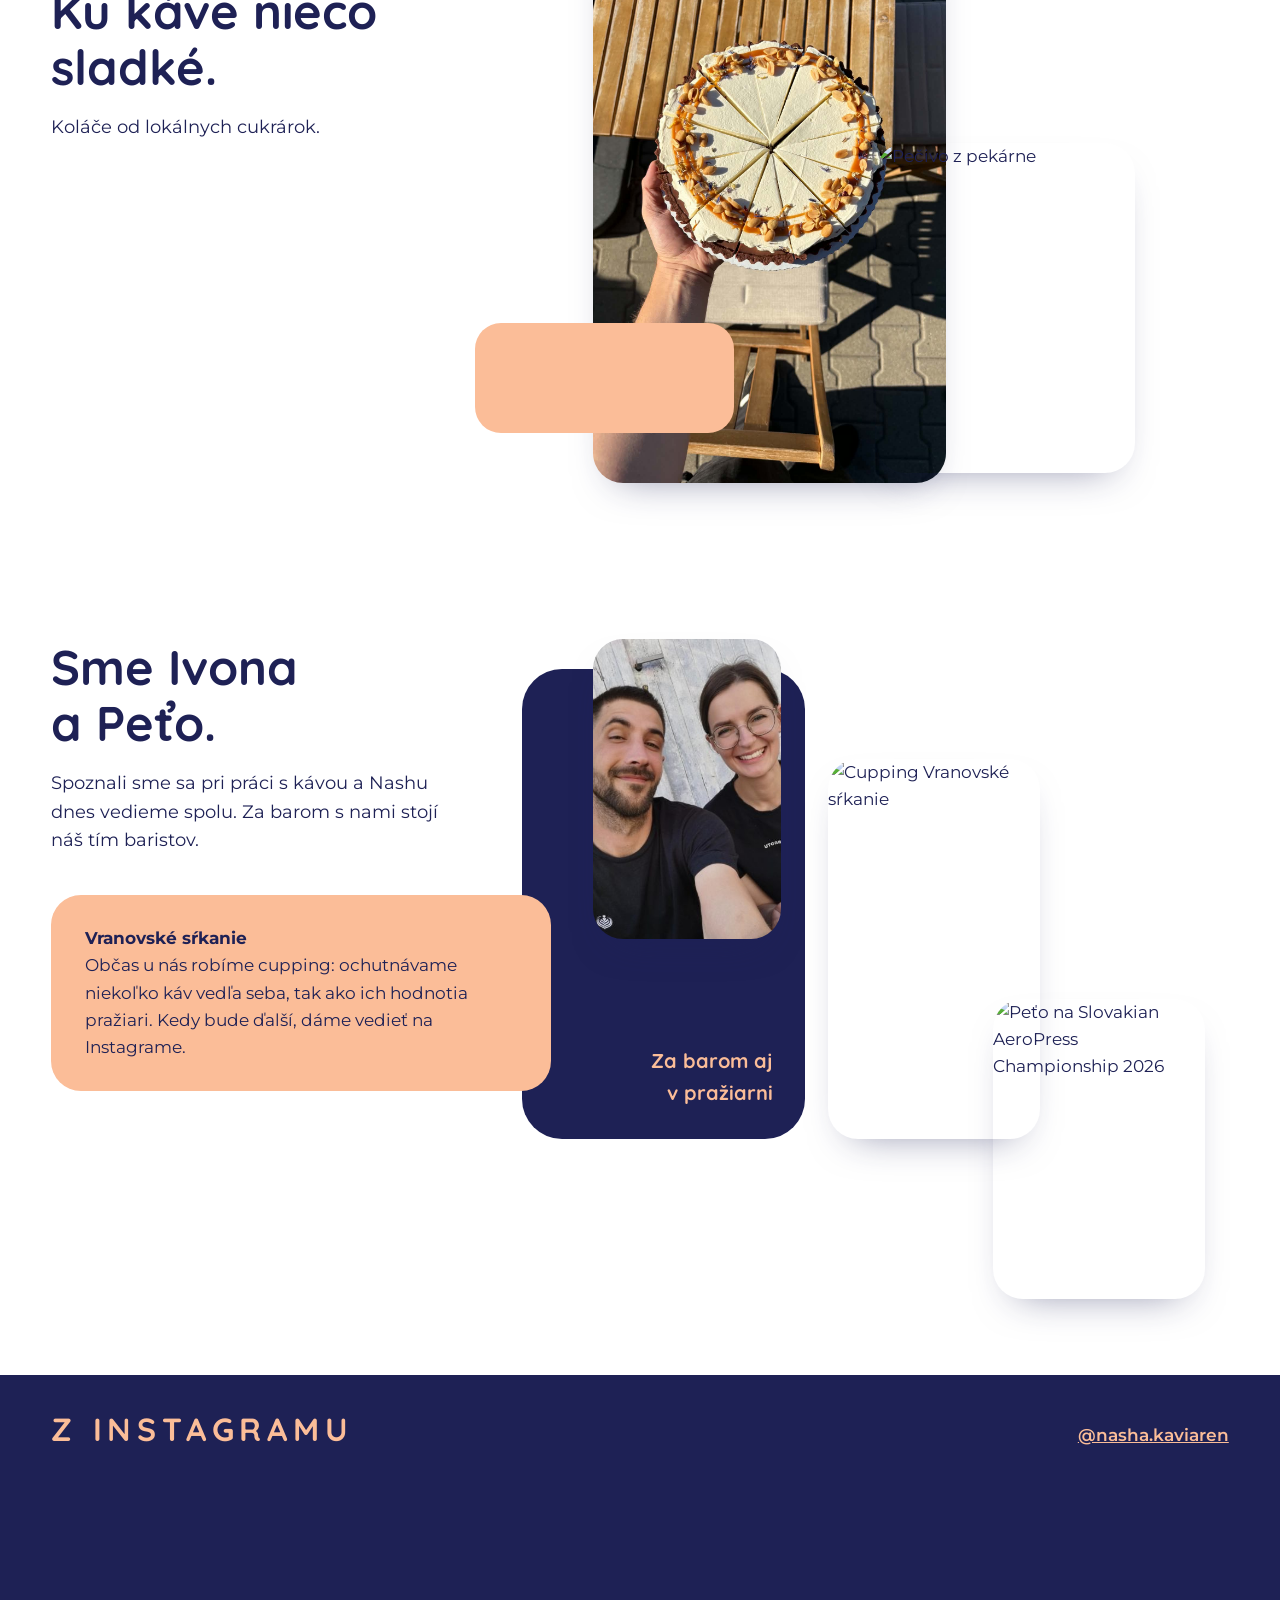
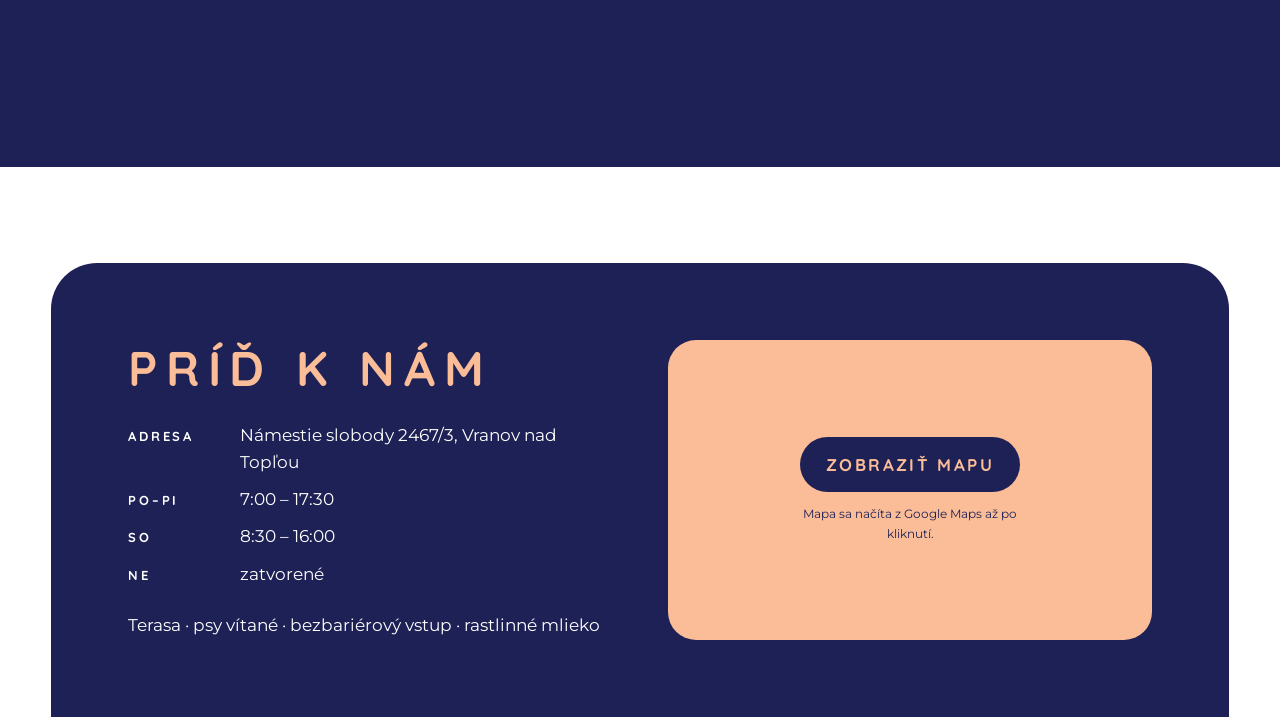
==== commit 603b3f4c: "Replace AeroPress card with quoted report section; sync cake text" ====
--- a/docs/mockups/e-final.html
+++ b/docs/mockups/e-final.html
@@ -392,7 +392,7 @@
   <section class="stage cakes">
     <div class="flow txt">
       <h2>Ku káve niečo sladké.</h2>
-      <p class="lead" style="margin-top:18px">Koláče nám pečú lokálne cukrárky.</p>
+      <p class="lead" style="margin-top:18px">Koláče od lokálnych cukrárok.</p>
     </div>
     <div class="abs ph big"><img src="../../assets/brand/illustration/6f98a6dd-9f14-457d-aae3-8ce3701df8d5.jfif" alt="Koláč s karamelom a arašidmi"></div>
     <div class="abs ph small"><img src="../../assets/instagram/08-C4cg5y4oDBi.jpg" alt="Pečivo z pekárne"></div>
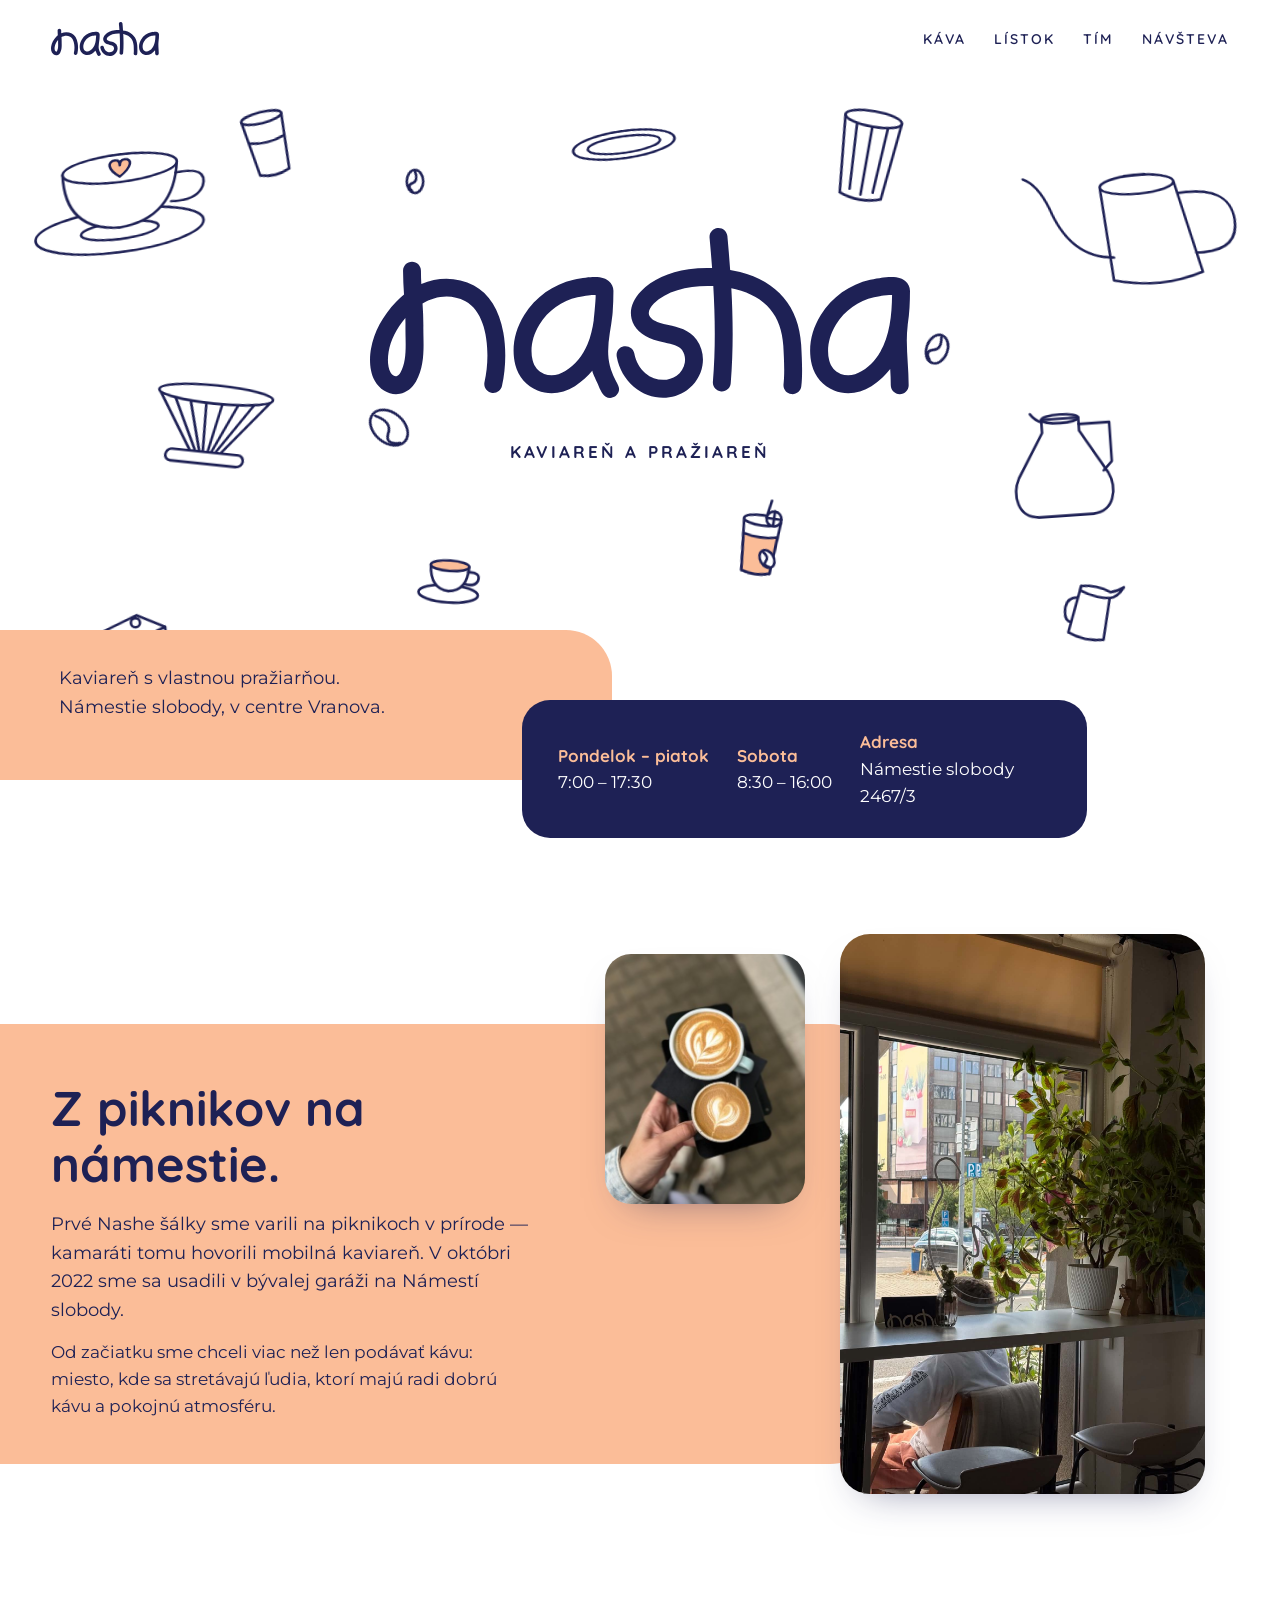
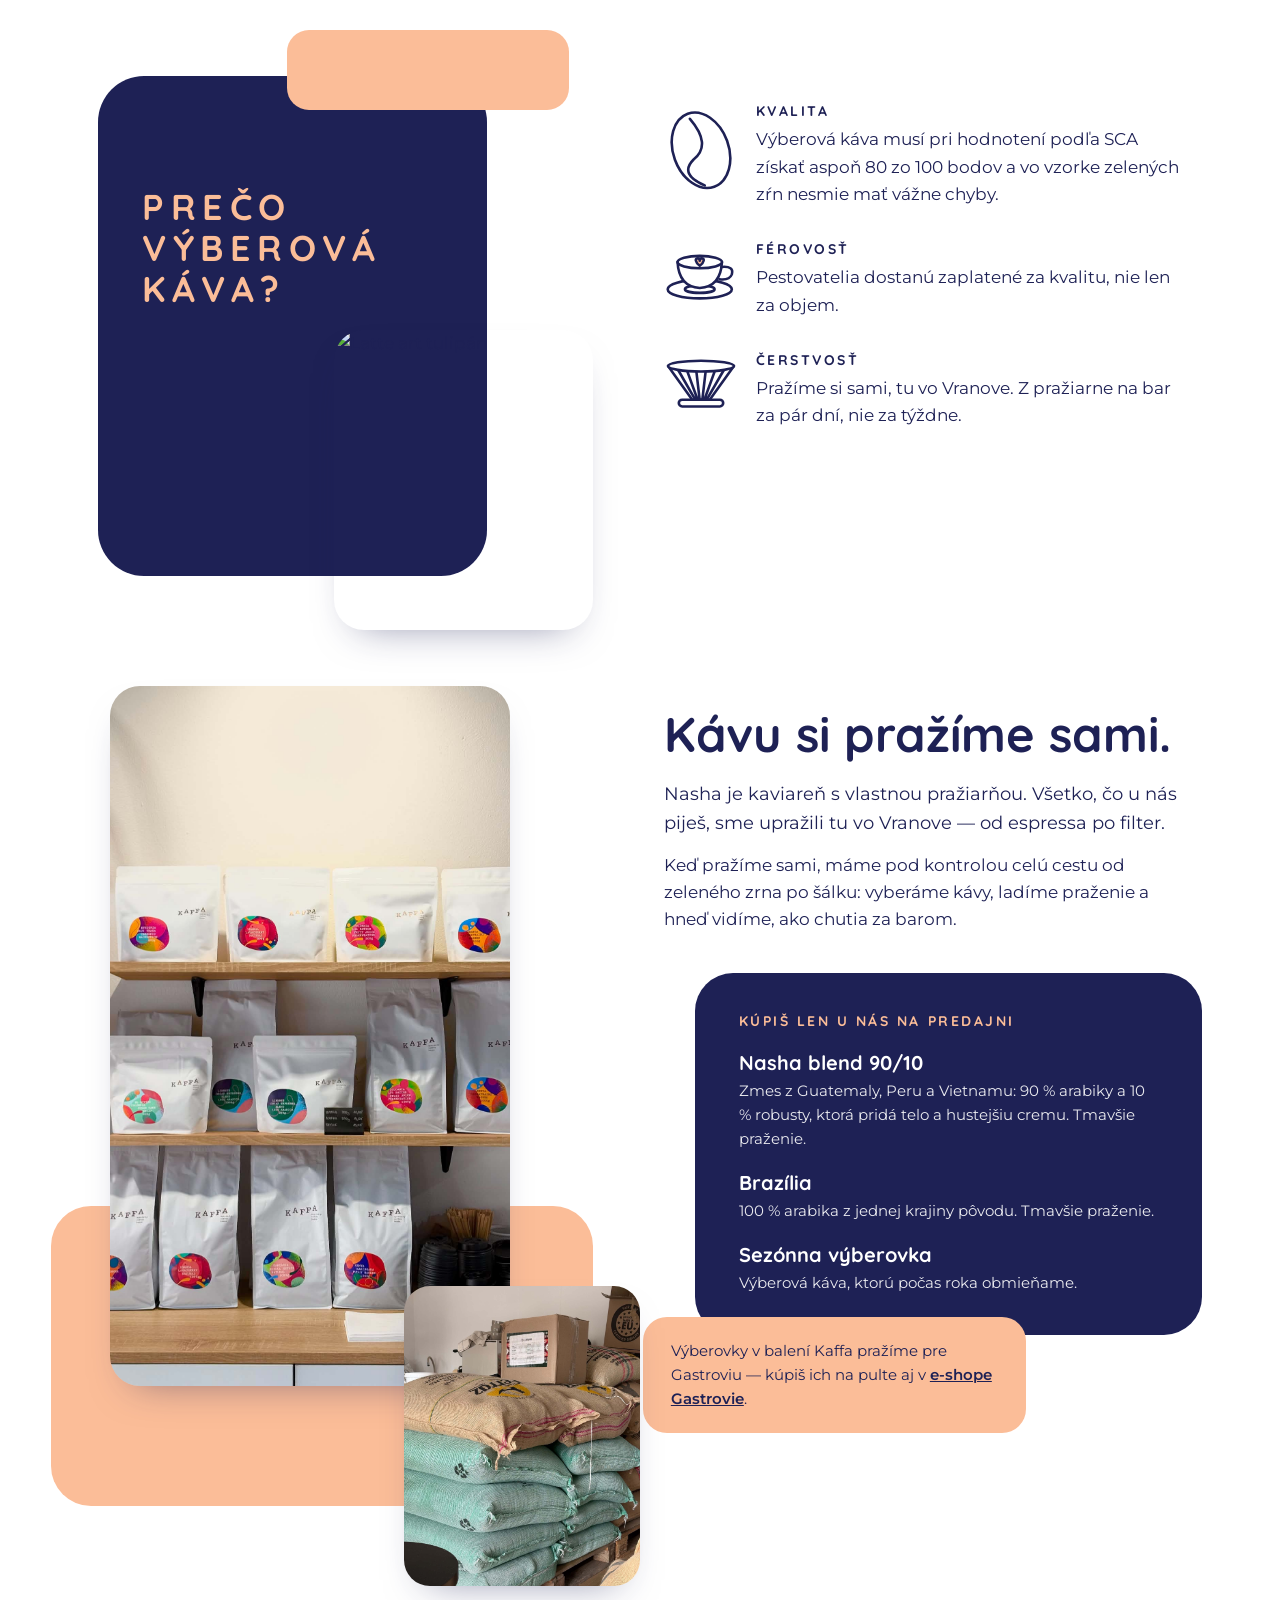
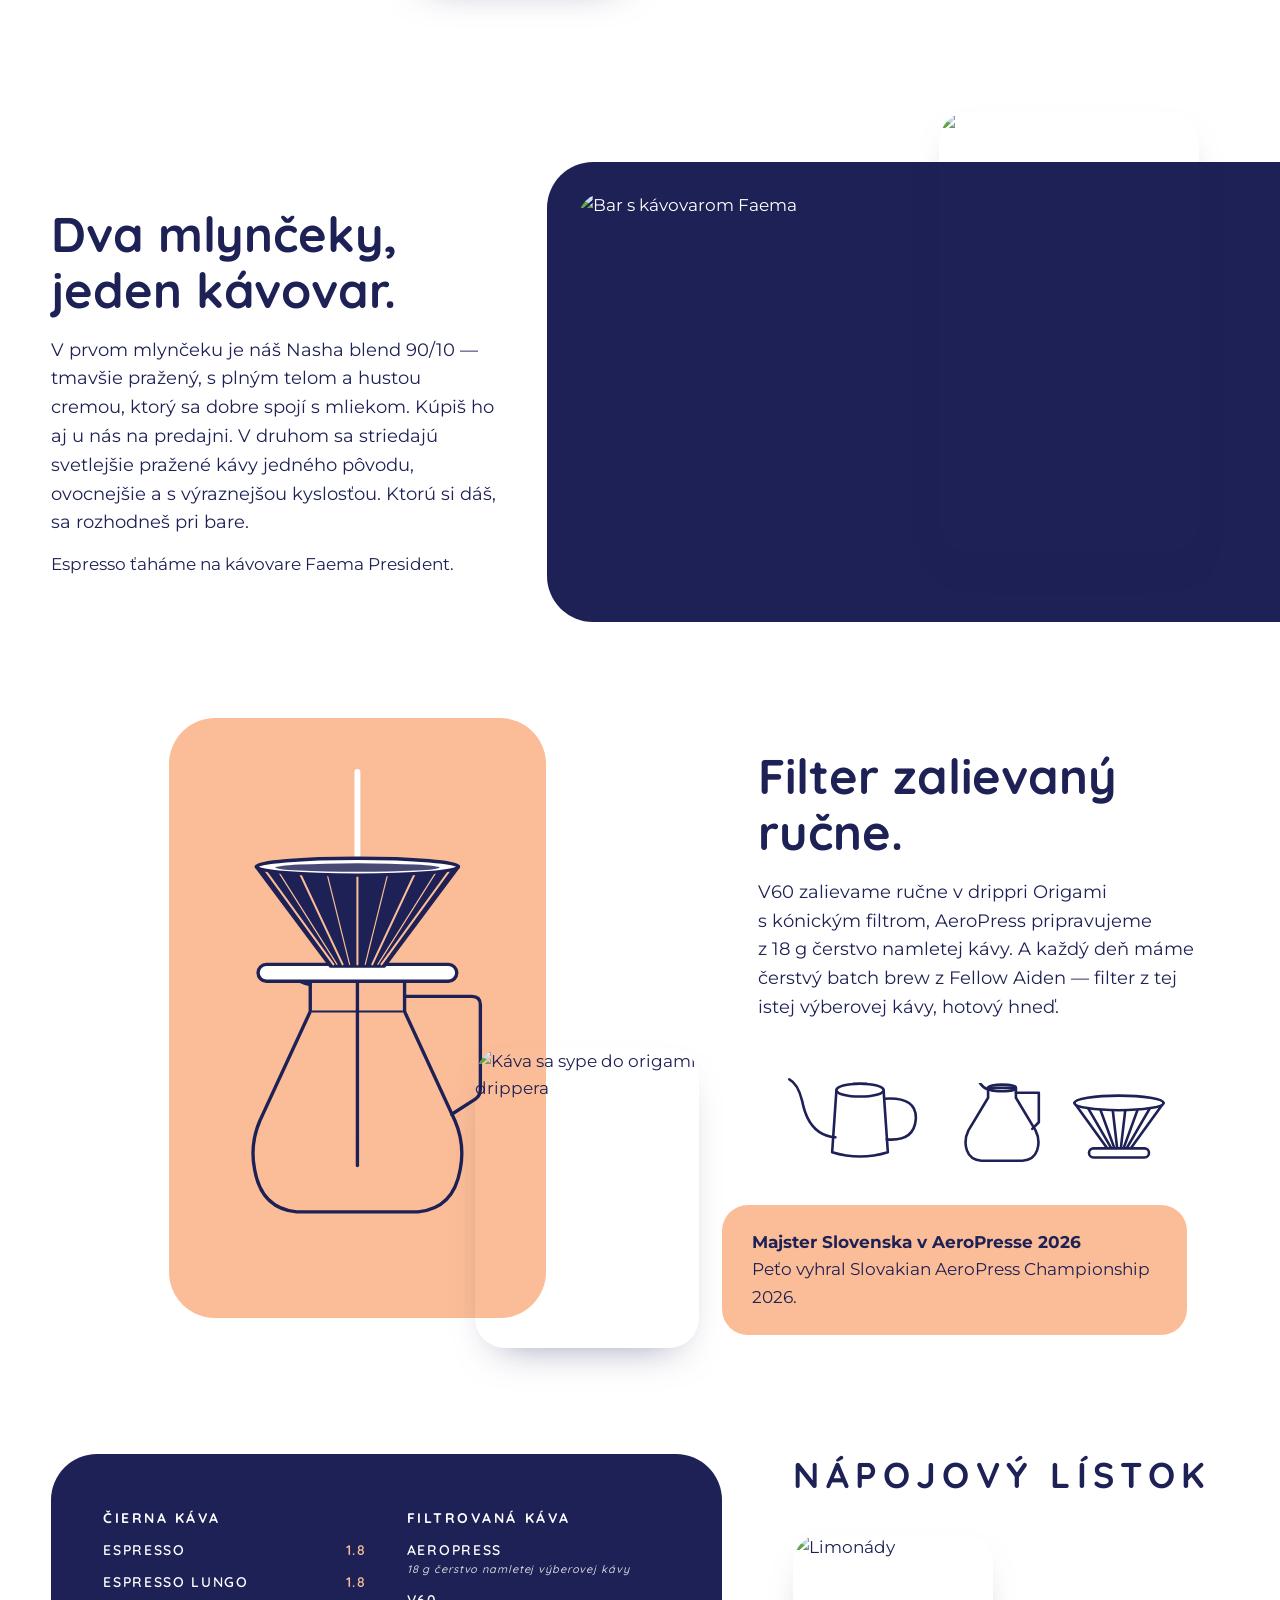
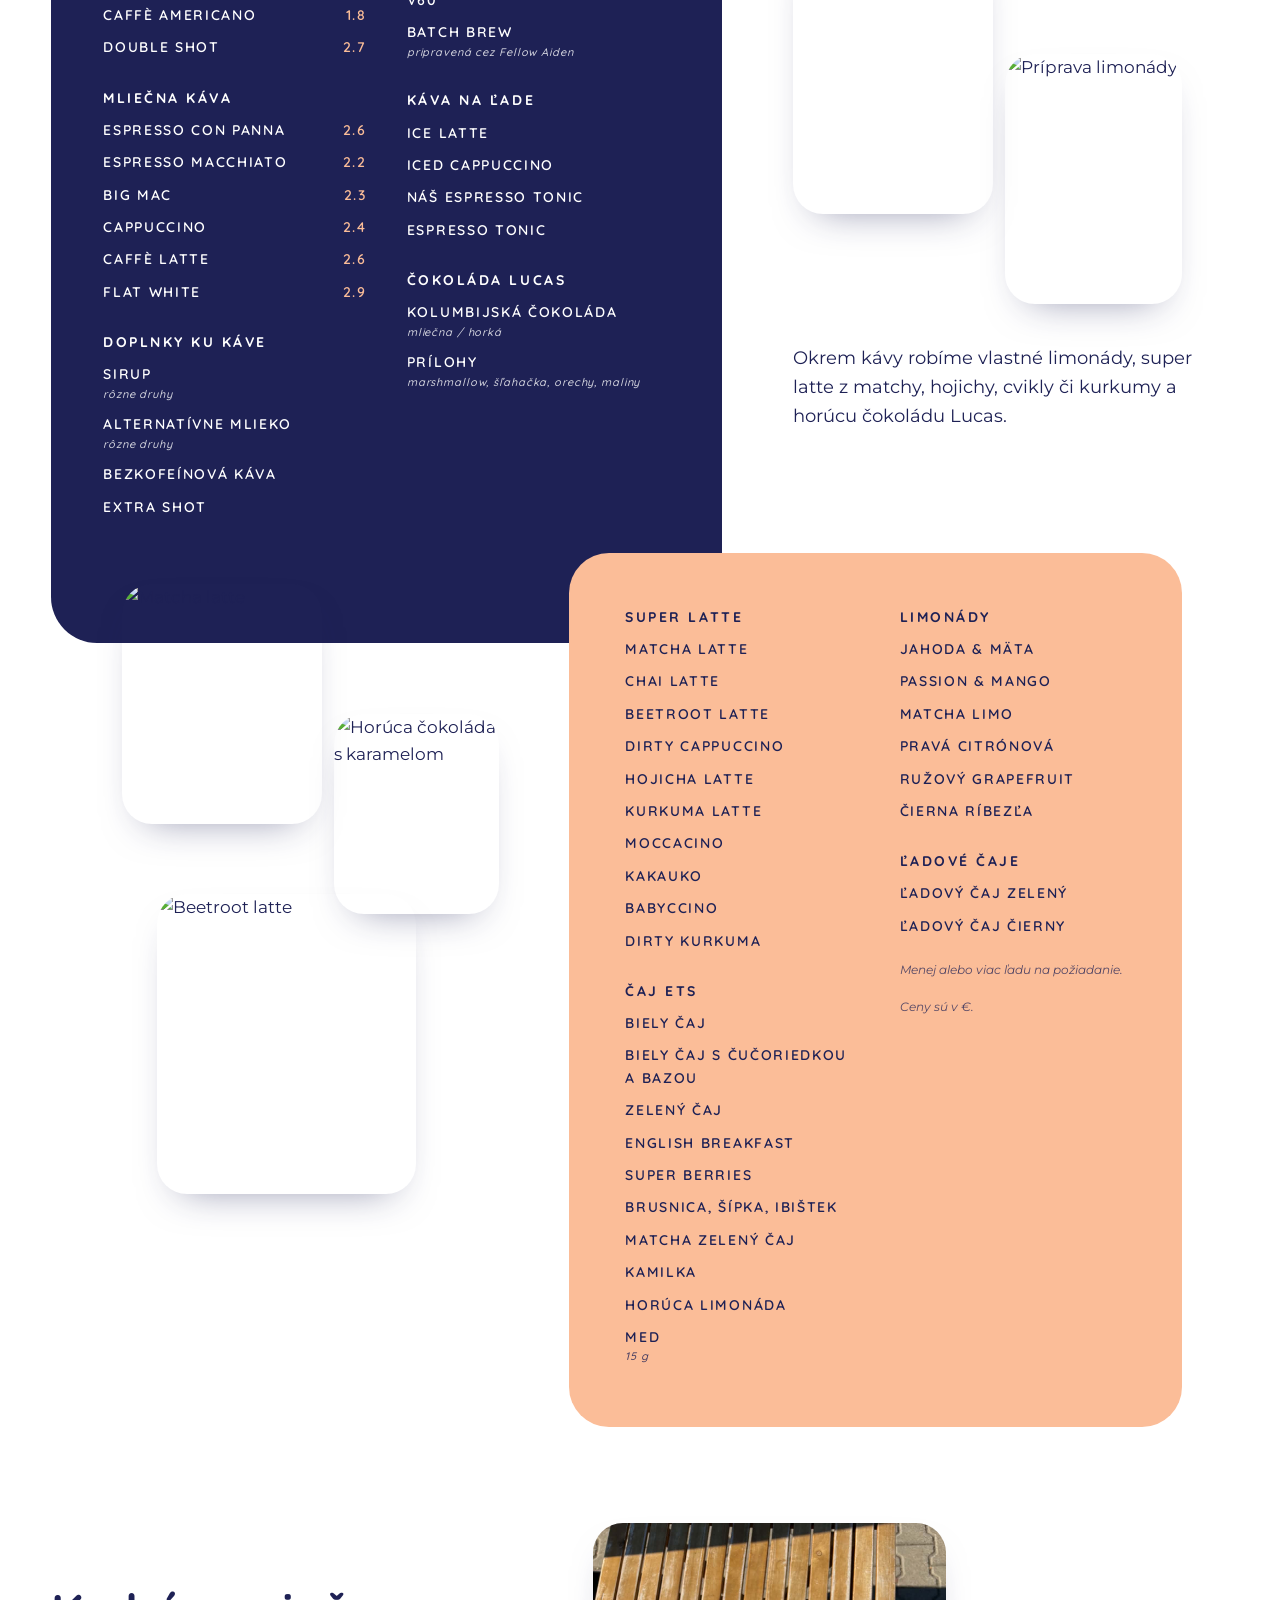
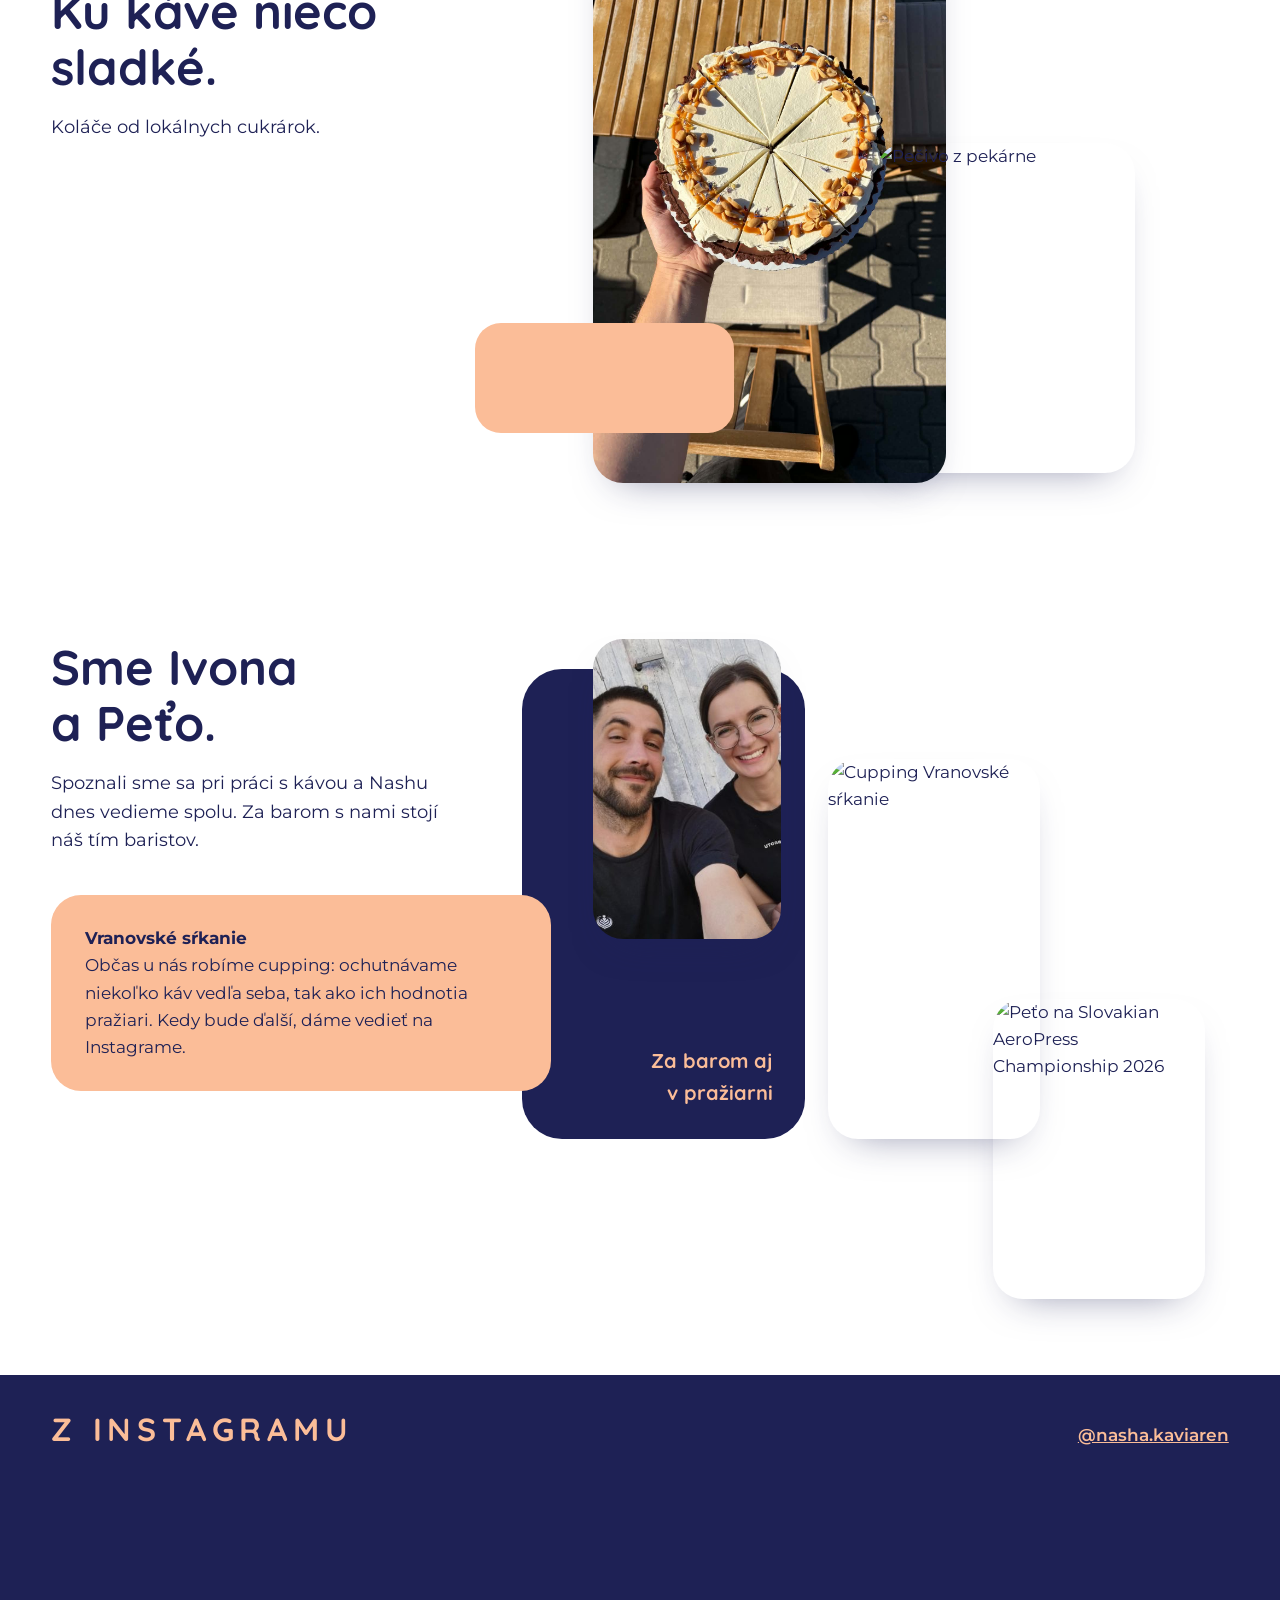
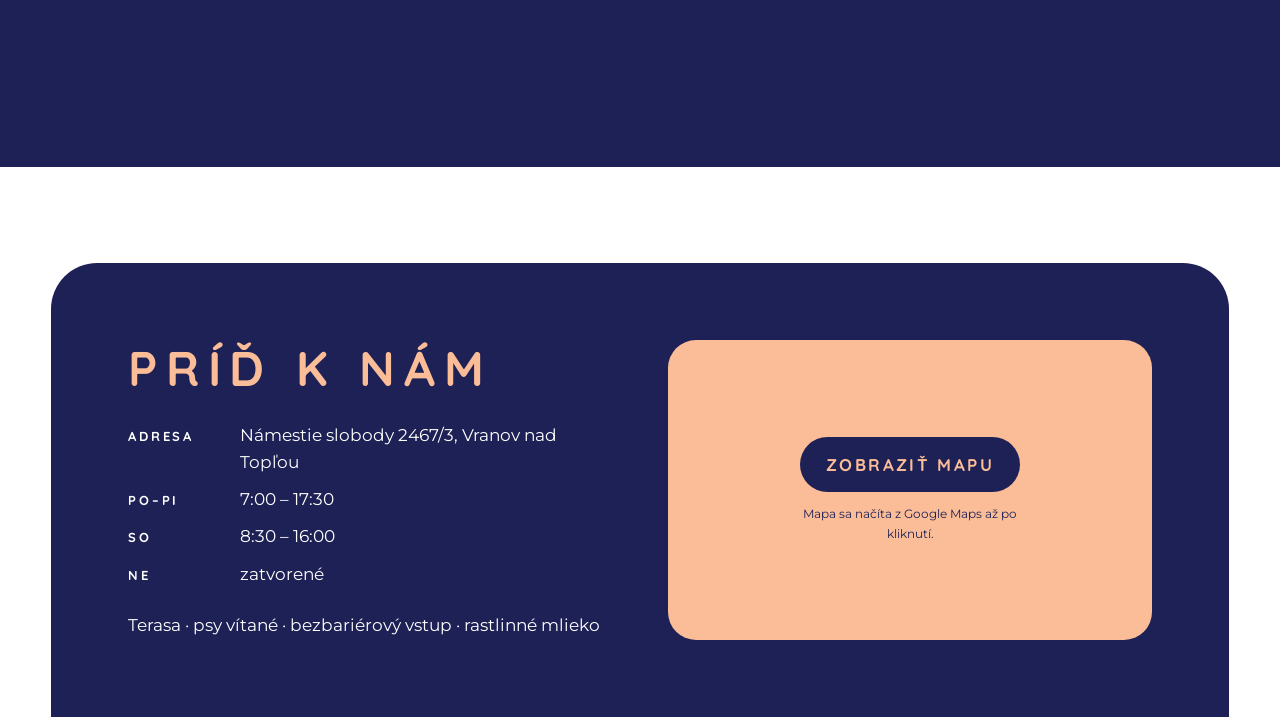
==== commit dbac9b39: "Remove unverified claim about roastery cafes in Slovakia" ====
--- a/docs/mockups/e-final.html
+++ b/docs/mockups/e-final.html
@@ -283,7 +283,7 @@
     <div class="flow txt">
       <h2>Kávu si pražíme sami.</h2>
       <p class="lead" style="margin-top:18px">Nasha je kaviareň s&nbsp;vlastnou pražiarňou. Všetko, čo u nás piješ, sme upražili tu vo Vranove — od espressa po filter.</p>
-      <p>Kaviarní, ktoré si kávu pražia samy, je na Slovensku stále málo, väčšina ju nakupuje hotovú. Keď pražíme sami, máme pod kontrolou celú cestu od zeleného zrna po šálku: vyberáme kávy, ladíme praženie a hneď vidíme, ako chutia za barom.</p>
+      <p>Keď pražíme sami, máme pod kontrolou celú cestu od zeleného zrna po šálku: vyberáme kávy, ladíme praženie a hneď vidíme, ako chutia za barom.</p>
     <div class="only nv">
       <h3 class="t">Kúpiš len u nás na predajni</h3>
       <dl>
